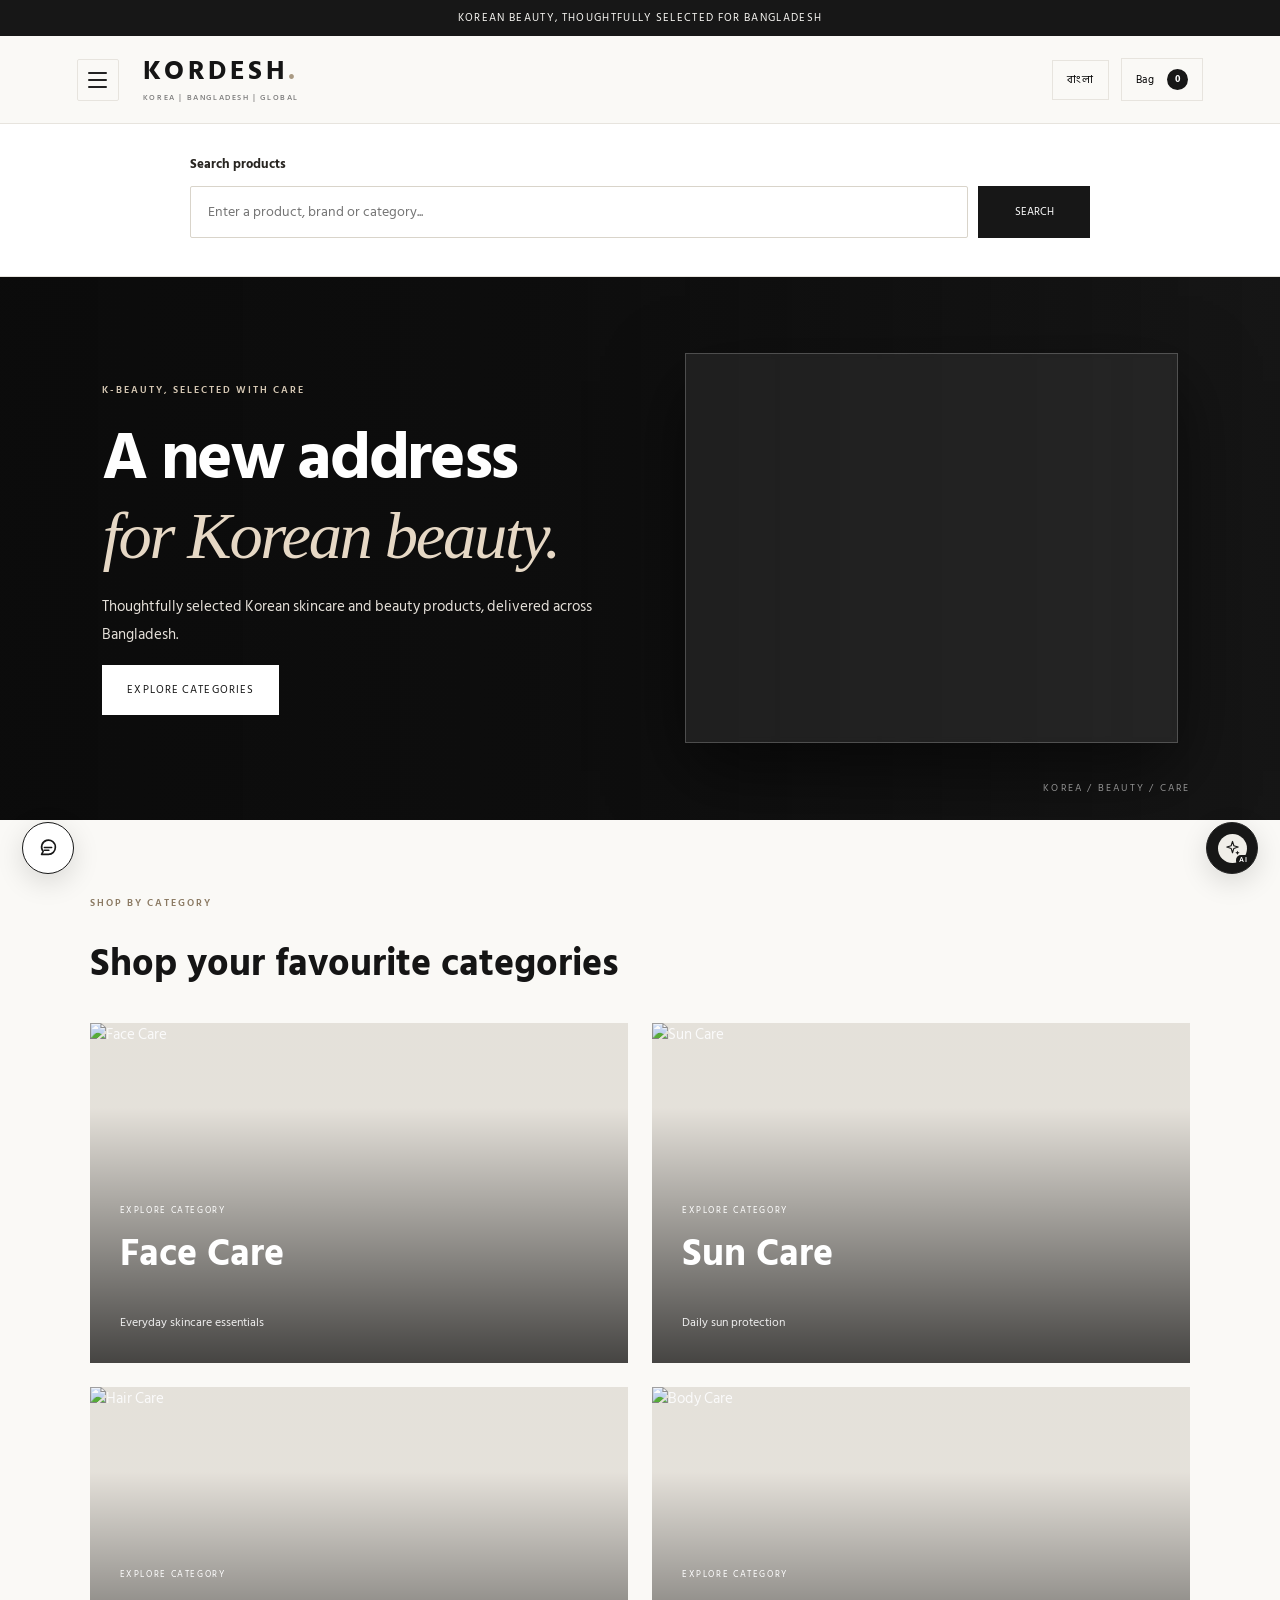
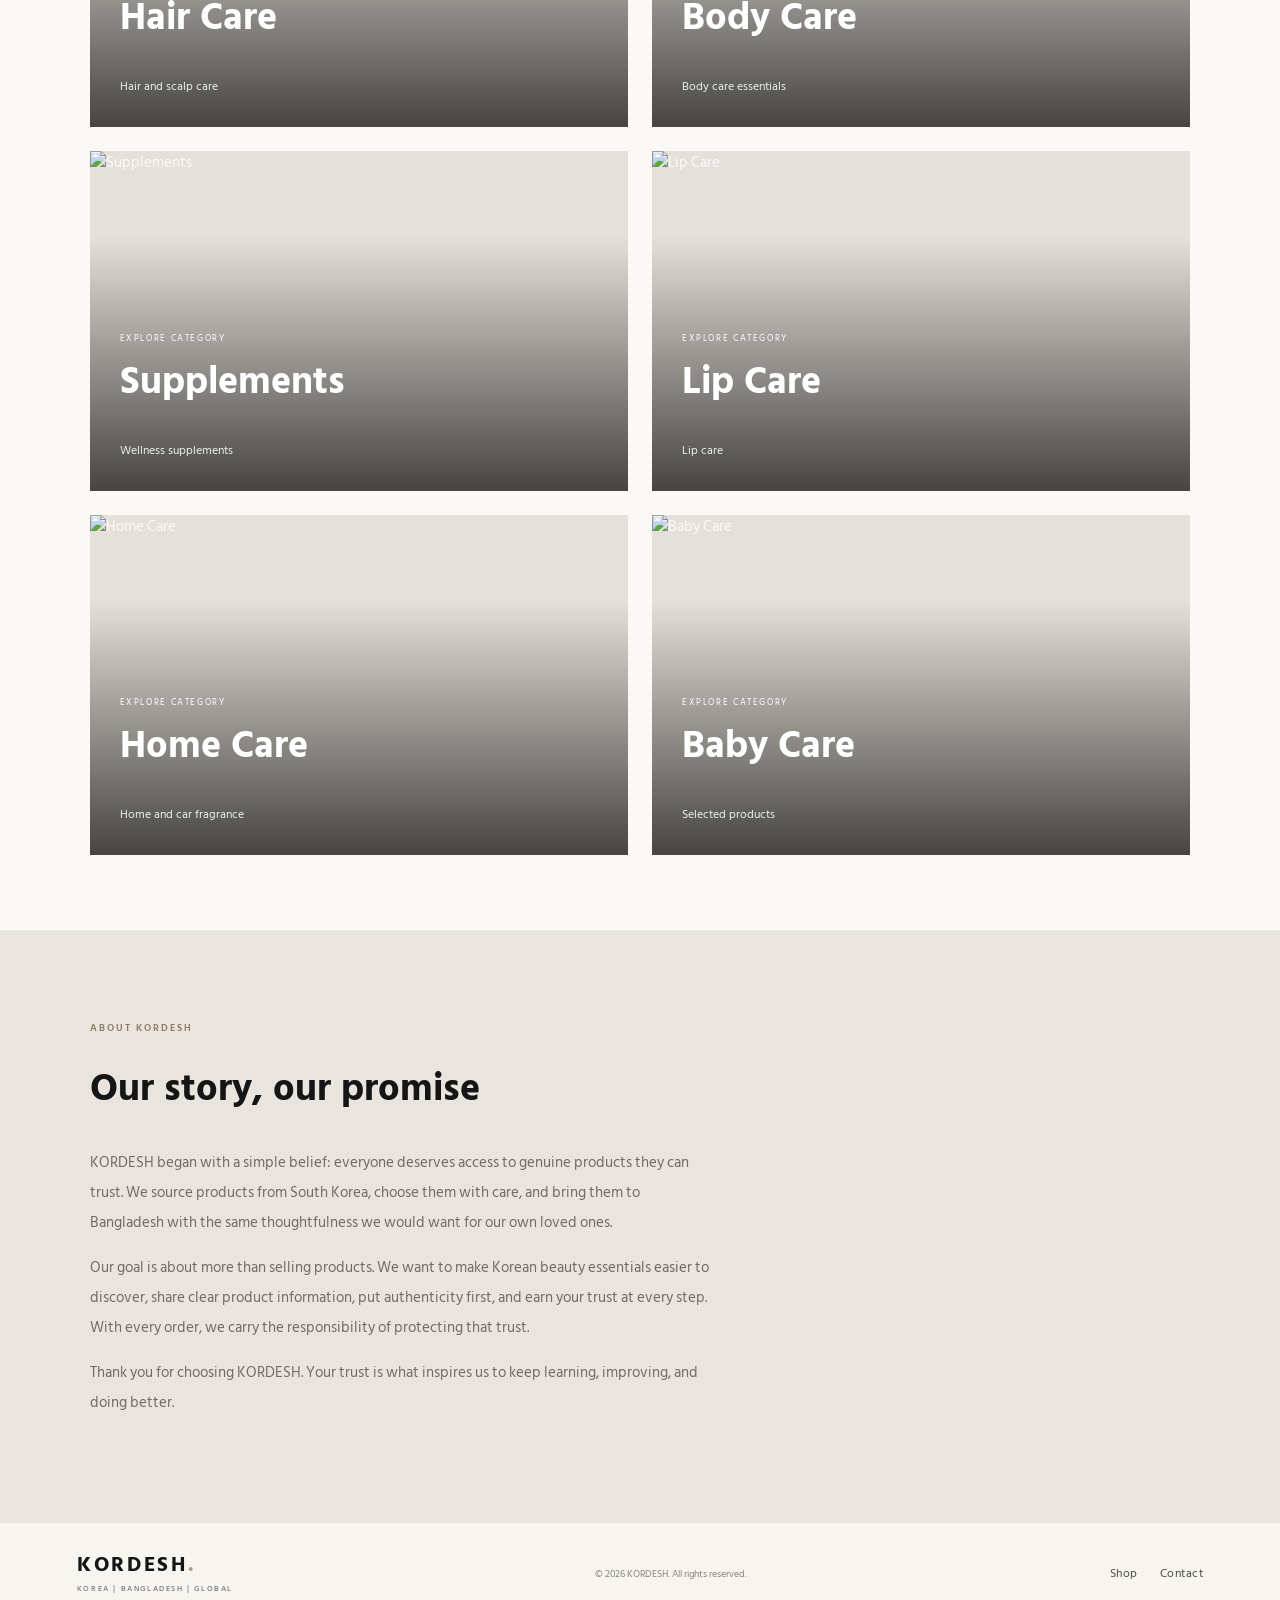
==== index.html @ 7cc0b721 "Point mobile category navigation to all categories" ====
<!doctype html>
<html lang="en">
<head>
  <meta charset="utf-8">
  <meta name="viewport" content="width=device-width, initial-scale=1">
  <meta name="theme-color" content="#171717">
  <meta name="description" content="KORDESH brings selected Korean beauty and skincare essentials to Bangladesh.">
  <meta property="og:title" content="KORDESH | Korean Beauty, Delivered">
  <meta property="og:description" content="Selected Korean skincare. Clear product information. Easy ordering across Bangladesh.">
  <title>KORDESH | Korean Beauty, Delivered</title>
  <link rel="preconnect" href="https://fonts.googleapis.com">
  <link rel="preconnect" href="https://fonts.gstatic.com" crossorigin>
  <link href="https://fonts.googleapis.com/css2?family=DM+Sans:wght@400;500;600;700&family=Hind+Siliguri:wght@400;500;600;700&display=swap" rel="stylesheet">
  <link rel="stylesheet" href="style.css?v=20261111-12">
</head>
<body>
  <div class="announcement" data-i18n="announcement">Authentic Korean Beauty, Delivered to Bangladesh</div>
  <header class="site-header">
    <div class="menu-wrap header-menu-left"><button class="menu-button" id="menuButton" type="button" aria-label="Open menu" aria-expanded="false"><span></span><span></span><span></span></button><nav class="site-menu" id="siteMenu"><a href="?">Home</a><a href="?page=category&category=skincare">Skincare</a><a href="?page=category&category=suncare">Sun Care</a><a href="?page=advisor">AI Skin Advisor</a><a href="?page=track">Track Your Order Status</a><a href="?page=about">About us</a></nav></div>
    <a class="brand" href="?" aria-label="KORDESH home">KORDESH<span>.</span><small>KOREA | BANGLADESH | GLOBAL</small></a>
    <nav class="desktop-nav" aria-label="Main menu">
      <a href="?page=category&category=skincare">Shop</a><a href="#about" data-i18n="about">About Us</a><a href="#authenticity" data-i18n="promise">Our Promise</a><a href="#contact" data-i18n="contact">Contact</a>
    </nav>
<div class="header-actions">
      <button class="language-toggle" id="languageToggle" type="button">বাংলা</button>
      <button class="cart-button" id="openCart" type="button"><span data-i18n="cart">Bag</span><b id="cartCount">0</b></button>
    </div>
  </header>

  <main>
    <section class="hero">
      <div class="hero-copy">
        <p class="eyebrow" data-i18n="heroEyebrow">K-BEAUTY, SELECTED WITH CARE</p>
        <h1 data-i18n="heroTitle">Korean Beauty,<br><em>Closer to You.</em></h1>
        <p class="hero-text" data-i18n="heroText">Discover carefully selected Korean skincare and beauty essentials, delivered to your doorstep in Bangladesh.</p>
        <a class="button button-dark" href="#products" data-i18n="explore">Explore Categories <span></span></a>
      </div>
      <div class="hero-art" aria-label="Korean beauty editorial still life">
        <div class="art-circle"></div><div class="art-label">SEOUL<br>BEAUTY<br>EDIT</div>
        <div class="bottle bottle-one"><span>K-BEAUTY</span></div><div class="bottle bottle-two"><span>SKIN<br>CARE</span></div>
        <div class="art-caption">CURATED IN KOREA<br>FOR YOUR EVERYDAY ROUTINE</div>
      </div>
      <div class="hero-bottom"><span>01 / 03</span><span data-i18n="heroBottom">Authenticity first · Easy ordering · Delivery across Bangladesh</span></div>
    </section>

    <section class="trust-strip" id="authenticity">
      <div><b>01</b><span data-i18n="trust1">Authenticity comes first</span></div><div><b>02</b><span data-i18n="trust2">Delivery across Bangladesh</span></div><div><b>03</b><span data-i18n="trust3">Easy cart and checkout</span></div>
    </section>

    <section class="home-search-section">
      <form class="home-search" id="homeProductSearchForm">
        <label for="homeProductSearch">Search products</label>
        <div><input id="homeProductSearch" type="search" placeholder="Enter a product, brand or category..." autocomplete="off"><button class="button button-dark" type="submit">Search</button></div>
      </form>
    </section>

    <section class="editorial home-about" id="about">
      <div class="editorial-image"><div class="editorial-shape"></div><span>FROM KOREA<br>WITH CARE.</span></div>
      <div class="editorial-copy"><p class="eyebrow">ABOUT KORDESH</p><h2>Our Story,<br><em>Our Promise.</em></h2>
        <p>We began with a simple belief: everyone deserves access to genuine products they can trust. আমরা দক্ষিণ কোরিয়া থেকে পণ্য সংগ্রহ করি, নিজেরা বেছে দেখি এবং বাংলাদেশের মানুষের কাছে পৌঁছে দিতে চাই এমন যত্ন নিয়ে, যেন প্রিয় কারও জন্য কিছু পাঠাচ্ছি।</p>
        <p>Our goal is about more than selling products. কোরিয়ার জনপ্রিয় ও প্রয়োজনীয় বিউটি পণ্য সম্পর্কে পরিষ্কার তথ্য দেওয়া, আসল পণ্যকে অগ্রাধিকার দেওয়া এবং কেনাকাটার প্রতিটি ধাপে বিশ্বাস তৈরি করাই আমাদের অঙ্গীকার।</p>
      </div>
    </section>

  
  </main>

  <footer><a class="brand footer-brand" href="#">KORDESH<span>.</span><small>KOREA | BANGLADESH | GLOBAL</small></a><p>© <span id="year"></span> KORDESH. <span data-i18n="rights">সর্বস্বত্ব সংরক্ষিত।</span></p><div><a href="#products" data-i18n="shop">শপ</a><a href="#contact" data-i18n="contact">যোগাযোগ</a></div></footer>


  <button class="kordesh-customer-launcher" id="kordeshCustomerCareLauncher" type="button" aria-label="Talk to Customer Care" title="Talk to Customer Care">
    <svg viewBox="0 0 24 24" aria-hidden="true"><path d="M20 11.5a7.5 7.5 0 0 1-7.5 7.5H5l1.7-3.4A7.5 7.5 0 1 1 20 11.5Z" fill="none" stroke="currentColor" stroke-width="1.8" stroke-linecap="round" stroke-linejoin="round"/><path d="M8 11.5h8M8 14.5h5" fill="none" stroke="currentColor" stroke-width="1.6" stroke-linecap="round"/></svg>
    <span>Talk to Customer Care</span>
  </button>
  <aside class="kordesh-ai-widget" id="kordeshAIWidget" aria-label="KORDESH AI assistant">
    <button class="kordesh-ai-launcher" id="kordeshAILauncher" type="button" aria-expanded="false" aria-controls="kordeshAIPanel">
      <span class="kordesh-ai-orb" aria-hidden="true"><svg viewBox="0 0 24 24"><path d="m12 2 1.9 6.1L20 10l-6.1 1.9L12 18l-1.9-6.1L4 10l6.1-1.9L12 2Z" fill="none" stroke="currentColor" stroke-width="1.6" stroke-linejoin="round"/><path d="m19 15 .9 2.1L22 18l-2.1.9L19 21l-.9-2.1L16 18l2.1-.9L19 15Z" fill="currentColor"/></svg><span>AI</span></span>
      <span class="kordesh-ai-launcher-label">KORDESH AI</span>
    </button>
    <section class="kordesh-ai-panel" id="kordeshAIPanel" hidden>
      <header><div><span class="kordesh-ai-orb">K</span><div><strong id="kordeshChatPanelTitle">KORDESH AI</strong><small id="kordeshChatPanelSubtitle">Personal Beauty Assistant</small></div></div><button type="button" id="kordeshAIClose" aria-label="Close">×</button></header>
      <div class="kordesh-ai-welcome"><span class="kordesh-ai-eyebrow">YOUR BEAUTY COMPANION</span><h3 id="kordeshAIWelcomeTitle">Hello! How can I help you?</h3><p id="kordeshAIWelcomeText">Find products, explore skincare routines or tell us about your skin needs.</p></div>
      <button type="button" class="kordesh-live-start" id="kordeshLiveChatStart">Talk to Customer Care</button><p class="kordesh-live-status" id="kordeshLiveChatStatus" aria-live="polite">Message Customer Care for direct assistance.</p><button type="button" class="kordesh-live-back" id="kordeshLiveChatBack" hidden> Back to KORDESH AI</button>
      <div class="kordesh-ai-messages" id="kordeshAIMessages" aria-live="polite"><div class="kordesh-ai-message ai" id="kordeshAIInitialMessage">I am KORDESH AI. Tell me what you need and I will help you find products from our catalogue.</div></div>
      <div class="kordesh-ai-quick"><button type="button" data-ai-prompt="Show products for oily skin">Oily skin</button><button type="button" data-ai-prompt="Show products for dry skin">Dry skin</button><button type="button" data-ai-prompt="Show sunscreen">Sunscreen</button></div>
      <form class="kordesh-ai-form" id="kordeshAIForm"><input id="kordeshAIInput" type="text" maxlength="300" placeholder="Ask your question..." autocomplete="off" aria-label="Your question"><button type="submit" aria-label="Send message"></button></form>
      <a class="kordesh-ai-start" href="?page=advisor">Complete Skin Analysis <span></span></a>
      <small class="kordesh-ai-note">Product suggestions are general information, not medical advice.</small>
    </section>
  </aside>
  <div class="cart-toast" id="cartToast" role="status">কার্টে যোগ হয়েছে</div>
  <div class="overlay" id="overlay"></div>
  <aside class="cart-drawer" id="cartDrawer" aria-label="Shopping cart" aria-hidden="true">
    <div class="drawer-head"><div><p class="eyebrow">YOUR SELECTION</p><h2 data-i18n="yourCart">আপনার কার্ট</h2></div><button class="icon-button" id="closeCart" aria-label="Close cart">×</button></div>
    <div id="cartItems" class="cart-items"></div>
    <div class="cart-summary"><div><span data-i18n="subtotal">সাবটোটাল</span><b id="cartSubtotal">৳০</b></div><small data-i18n="shippingNote">ডেলিভারি চার্জ চেকআউটে যোগ হবে।</small><button class="button button-dark full" id="checkoutButton" data-i18n="checkout">অর্ডার সম্পন্ন করুন</button></div>
  </aside>

  <section class="product-modal" id="productModal" aria-hidden="true">
    <button class="icon-button product-modal-close" id="closeProduct" aria-label="Close">×</button>
    <div id="productDetailContent"></div>
  </section>

  <section class="checkout-modal" id="checkoutModal" aria-hidden="true">
    <div class="modal-head"><div><p class="eyebrow">KORDESH / CHECKOUT</p><h2 data-i18n="checkoutTitle">অর্ডার তথ্য</h2></div><button class="icon-button" id="closeCheckout" aria-label="Close">×</button></div>
    <form id="checkoutForm">
      <label><span data-i18n="fullName">আপনার নাম</span><input name="name" required minlength="2" autocomplete="name" placeholder="Enter your name"></label>
      <label><span data-i18n="phone">মোবাইল নম্বর</span><input name="phone" required inputmode="tel" autocomplete="tel" placeholder="01XXXXXXXXX"></label>
      <label><span data-i18n="division">Division</span><select name="division" id="divisionSelect" required disabled><option value="">Select division</option></select></label><div class="form-two"><label><span data-i18n="district">জেলা</span><select name="district" id="districtSelect" required disabled><option value="">Loading address data...</option></select></label><label><span data-i18n="area">থানা / উপজেলা</span><select name="area" id="areaSelect" required disabled><option value="">Select a district first</option></select></label></div>
      <label><span data-i18n="locality">Union / Municipality</span><select name="locality" id="localitySelect" disabled><option value="">Select an upazila first</option></select></label>
      <label><span data-i18n="address">সম্পূর্ণ ঠিকানা</span><textarea name="address" required rows="2" placeholder="House, road and area details"></textarea></label>
      <label><span data-i18n="note">অর্ডার নোট (ঐচ্ছিক)</span><textarea name="note" rows="2" placeholder="Add any special instructions"></textarea></label>
      <label><span data-i18n="delivery">ডেলিভারি এলাকা</span><select name="delivery" id="deliverySelect"><option value="inside">ঢাকার ভেতরে · ৳৮০</option><option value="outside">ঢাকার বাইরে · ৳১৩০</option></select></label>
      <div class="coupon-panel"><label for="couponInput"><span data-i18n="couponCode">Coupon code</span><input id="couponInput" name="coupon" type="text" placeholder="WELCOME" autocomplete="off"></label><button class="button button-light coupon-apply" type="button" id="applyCouponButton">Apply</button><p id="couponStatus" class="coupon-status" role="status">Use WELCOME to get ৳100 off.</p></div>
      <label><span data-i18n="paymentMethod">Payment method</span><select name="payment_method" id="paymentMethodSelect" required><option value="cod">Cash on Delivery</option><option value="bkash">bKash</option><option value="nagad">Nagad</option><option value="bank_transfer">Bank Transfer</option><option value="bangla_qr">Bangla QR</option></select></label>
      <p class="payment-hint" id="paymentHint">Cash on Delivery is selected.</p>
      <div class="checkout-breakdown" id="checkoutBreakdown"></div>
      <div class="order-total"><span data-i18n="total">সর্বমোট</span><strong id="checkoutTotal">৳০</strong></div>
      
      <button class="button button-dark full" type="submit" id="placeOrderButton" data-i18n="placeOrder">অর্ডার নিশ্চিত করুন</button>
      <p id="orderStatus" class="order-status" role="status"></p>
    </form>
  </section>
  <script src="bd-locations.js"></script>
  <script src="app.js?v=20261111-12"></script>
  <script src="features.js?v=20261111-4"></script>
  <nav class="mobile-bottom-nav" id="mobileBottomNav" aria-label="Quick navigation">
    <a href="?" data-i18n="navHome"><svg viewBox="0 0 24 24" aria-hidden="true"><path d="m3 10 9-7 9 7v10a1 1 0 0 1-1 1h-5v-7H9v7H4a1 1 0 0 1-1-1z"/></svg><span>Home</span></a>
    <a href="?page=categories" data-i18n="navCategory"><svg viewBox="0 0 24 24" aria-hidden="true"><rect x="4" y="4" width="6" height="6" rx="1"/><rect x="14" y="4" width="6" height="6" rx="1"/><rect x="4" y="14" width="6" height="6" rx="1"/><rect x="14" y="14" width="6" height="6" rx="1"/></svg><span>Category</span></a>
    <a href="?page=track" data-i18n="navTrack"><svg viewBox="0 0 24 24" aria-hidden="true"><path d="M3 7h11v11H3zM14 11h4l3 3v4h-7z"/><circle cx="7.5" cy="18" r="2"/><circle cx="17.5" cy="18" r="2"/></svg><span>Track Order</span></a>
    <a href="?page=about" data-i18n="navAbout"><svg viewBox="0 0 24 24" aria-hidden="true"><circle cx="12" cy="8" r="3.5"/><path d="M5 21a7 7 0 0 1 14 0"/></svg><span>About Us</span></a>
    <a href="?page=contact" data-i18n="navContact"><svg viewBox="0 0 24 24" aria-hidden="true"><path d="M4 5h16v12H9l-5 4z"/><path d="M8 9h8M8 13h5"/></svg><span>Contact</span></a>
  </nav>
</body>
</html>
---- style.css ----
@import url('https://fonts.googleapis.com/css2?family=DM+Sans:wght@400;500;600;700&family=Hind+Siliguri:wght@400;500;600;700&display=swap');
:root{--ink:#151515;--paper:#faf9f6;--muted:#77736d;--line:#e7e4de;--white:#fff;--accent:#c9bda9;--serif:Georgia,'Times New Roman',serif}
*{box-sizing:border-box}html{scroll-behavior:smooth;scroll-padding-top:100px}body{margin:0;background:var(--paper);color:var(--ink);font-family:'DM Sans','Hind Siliguri',sans-serif;font-size:15px;line-height:1.65}a{color:inherit;text-decoration:none}button,input,textarea,select{font:inherit}button{cursor:pointer}.announcement{background:#171717;color:#f8f7f3;text-align:center;padding:9px 16px;font-size:11px;letter-spacing:.12em;text-transform:uppercase}.site-header{height:88px;padding:0 clamp(20px,6vw,96px);display:flex;align-items:center;justify-content:space-between;background:rgba(250,249,246,.96);border-bottom:1px solid var(--line);position:sticky;top:0;z-index:20;backdrop-filter:blur(14px)}.brand{font-size:27px;line-height:1;font-weight:700;letter-spacing:.13em}.brand>span{color:#a99a83}.brand small{display:block;font-size:8px;letter-spacing:.2em;font-weight:500;margin-top:9px;color:#777}.desktop-nav{display:flex;gap:clamp(18px,3vw,42px);align-items:center}.desktop-nav a,footer>div a{font-size:12px;letter-spacing:.04em;color:#4c4944;transition:color .2s}.desktop-nav a:hover,footer a:hover{color:#a08e73}.header-actions{display:flex;gap:12px;align-items:center}.language-toggle,.cart-button{border:1px solid var(--line);background:transparent;padding:10px 14px;font-size:11px;letter-spacing:.08em}.cart-button{display:flex;gap:12px;align-items:center}.cart-button b{background:#171717;color:#fff;width:21px;height:21px;border-radius:50%;display:grid;place-items:center;font-size:10px}.hero{min-height:620px;padding:80px clamp(22px,8vw,130px) 35px;display:grid;grid-template-columns:1fr 1fr;align-items:center;gap:6%;position:relative;overflow:hidden;background:#f1eee8}.hero-copy{max-width:560px;z-index:1}.eyebrow{font-size:10px;letter-spacing:.2em;text-transform:uppercase;color:#8a7962;font-weight:600;margin:0 0 20px}.hero h1{font-family:'Noto Sans Bengali',sans-serif;font-size:clamp(42px,5.2vw,76px);line-height:1.27;letter-spacing:-.055em;font-weight:600;margin:0 0 22px}.hero h1 em,.editorial-copy h2 em{font-family:var(--serif);font-weight:400;letter-spacing:-.04em}.hero-text{max-width:440px;color:#6d6962;font-size:15px;line-height:2;margin:0 0 32px}.button{display:inline-flex;justify-content:center;align-items:center;gap:30px;padding:15px 23px;border:1px solid #171717;font-size:11px;letter-spacing:.1em;text-transform:uppercase;transition:all .25s}.button span{font-size:16px}.button-dark{background:#171717;color:white}.button-dark:hover{background:#51483d;border-color:#51483d;transform:translateY(-2px)}.button-light{background:#fff;color:#171717;border-color:#fff}.button-light:hover{background:#e9e3d9}.hero-art{height:450px;position:relative;background:#d9d2c7 url('https://images.unsplash.com/photo-1608248543803-ba4f8c70ae0b?auto=format&fit=crop&w=1200&q=85') center 46%/cover no-repeat;overflow:hidden}.hero-art:after{content:"";position:absolute;inset:0;background:linear-gradient(135deg,rgba(23,23,23,.08),transparent 60%,rgba(23,23,23,.25))}.art-circle,.bottle,.art-label{display:none}.art-caption{position:absolute;bottom:20px;left:22px;color:white;font-size:9px;letter-spacing:.17em;line-height:1.8;z-index:1}.hero-bottom{grid-column:1/-1;display:flex;justify-content:space-between;border-top:1px solid #d6d0c6;padding-top:17px;margin-top:25px;font-size:10px;letter-spacing:.08em;color:#777}.trust-strip{padding:24px clamp(22px,8vw,130px);display:grid;grid-template-columns:repeat(3,1fr);border-bottom:1px solid var(--line);background:#fff}.trust-strip>div{display:flex;align-items:center;justify-content:center;gap:15px;border-right:1px solid var(--line);font-size:12px}.trust-strip>div:last-child{border:0}.trust-strip b{font-family:var(--serif);font-size:18px;font-weight:400;color:#a18e72}.products-section{padding:105px clamp(20px,7vw,110px) 110px;background:#faf9f6}.section-heading{display:flex;justify-content:space-between;align-items:end;gap:30px;margin-bottom:35px}.section-heading h2,.editorial-copy h2{font-family:'Noto Sans Bengali',sans-serif;font-size:clamp(27px,3vw,42px);line-height:1.35;letter-spacing:-.04em;font-weight:600;margin:0}.section-heading>p{max-width:340px;color:var(--muted);font-size:12px;line-height:1.9;margin:0}.filter-row{display:flex;align-items:center;gap:9px;border-bottom:1px solid var(--line);padding-bottom:18px;margin-bottom:28px;flex-wrap:wrap}.filter{background:transparent;border:1px solid var(--line);padding:9px 17px;font-size:11px;color:#69645d}.filter.active,.filter:hover{background:#171717;border-color:#171717;color:#fff}.sample-note{margin-left:auto;color:#9a958d;font-size:10px}.product-grid{display:grid;grid-template-columns:repeat(3,minmax(0,1fr));gap:38px 22px}.product-card{min-width:0;cursor:pointer;background:transparent;transition:transform .25s}.product-card:hover{transform:translateY(-5px)}.product-visual{height:clamp(230px,29vw,390px);position:relative;background:#f0eee9;overflow:hidden}.product-visual img{width:100%;height:100%;object-fit:contain;mix-blend-mode:multiply;padding:22px;transition:transform .5s}.product-card:hover .product-visual img{transform:scale(1.045)}.product-tag{position:absolute;top:14px;left:14px;z-index:1;background:#fff;padding:7px 10px;font-size:8px;letter-spacing:.14em;color:#6d6253}.product-info{padding:17px 2px 0}.product-category{font-size:9px;letter-spacing:.14em;color:#9b8b75}.product-info h3{font-size:15px;font-weight:600;margin:8px 0 7px;line-height:1.5}.product-info>p{font-size:11px;line-height:1.8;color:#817c74;margin:0 0 15px;display:-webkit-box;-webkit-line-clamp:2;-webkit-box-orient:vertical;overflow:hidden}.product-bottom{display:flex;justify-content:space-between;align-items:center;gap:10px}.product-price{font-size:15px;font-weight:600}.add-button{border:1px solid #171717;background:transparent;padding:9px 12px;font-size:10px;letter-spacing:.04em}.add-button:hover{background:#171717;color:white}.details-link{border:0;background:transparent;padding:12px 0 0;color:#83745f;font-size:10px;letter-spacing:.06em}.editorial{display:grid;grid-template-columns:1fr 1fr;min-height:510px;background:#e9e5de}.editorial-image{position:relative;min-height:420px;overflow:hidden;background:#d6cec2 url('https://images.unsplash.com/photo-1611930022073-b7a4ba5fcccd?auto=format&fit=crop&w=1200&q=85') center/cover no-repeat}.editorial-image:after{content:"";position:absolute;inset:0;background:rgba(34,31,27,.08)}.editorial-image>span{position:absolute;bottom:30px;left:35px;color:#fff;font-family:var(--serif);font-size:30px;line-height:1.1;letter-spacing:.05em;z-index:1}.editorial-shape{display:none}.editorial-copy{padding:85px clamp(35px,8vw,120px);align-self:center}.editorial-copy h2{font-size:clamp(30px,3.5vw,48px);margin-bottom:22px}.editorial-copy>p:not(.eyebrow){font-size:13px;line-height:2;color:#716b63;max-width:420px;margin:0 0 25px}.text-link{font-size:11px;letter-spacing:.1em;border-bottom:1px solid #9e927f;padding-bottom:7px}.newsletter{padding:85px 20px;text-align:center;background:#191919;color:#fff}.newsletter .eyebrow{color:#b9a98f}.newsletter h2{font-family:'Noto Sans Bengali',sans-serif;font-size:clamp(28px,4vw,46px);line-height:1.45;margin:0 0 15px}.newsletter>p:not(.eyebrow){font-size:12px;color:#bdb8af;margin:0 0 25px}footer{padding:32px clamp(20px,6vw,96px);display:flex;justify-content:space-between;align-items:center;gap:20px;background:#f7f5f0}footer .brand{font-size:21px}footer p{font-size:10px;color:#89847c}footer>div{display:flex;gap:22px}.overlay{position:fixed;inset:0;background:rgba(0,0,0,.45);z-index:40;opacity:0;visibility:hidden;transition:.25s}.overlay.show{opacity:1;visibility:visible}.cart-drawer{position:fixed;z-index:50;right:0;top:0;height:100dvh;width:min(460px,100%);background:#faf9f6;transform:translateX(105%);transition:transform .3s;padding:28px;display:flex;flex-direction:column}.cart-drawer.open{transform:translateX(0)}.drawer-head,.modal-head{display:flex;justify-content:space-between;align-items:center;border-bottom:1px solid var(--line);padding-bottom:18px}.drawer-head h2,.modal-head h2{font-size:24px;margin:0}.icon-button{border:1px solid var(--line);background:transparent;width:38px;height:38px;font-size:24px;line-height:1}.cart-items{overflow:auto;flex:1;padding:20px 0}.cart-line{display:grid;grid-template-columns:76px 1fr auto;gap:13px;align-items:center;padding:13px 0;border-bottom:1px solid var(--line)}.cart-thumb{width:76px;height:82px;object-fit:contain;background:#efede8}.cart-line h4{font-size:12px;margin:0 0 5px}.cart-line small{font-size:11px;color:#777}.qty-controls{display:flex;align-items:center;gap:12px;margin-top:8px}.qty-controls button{width:25px;height:25px;background:white;border:1px solid var(--line)}.remove-item{border:0;background:transparent;font-size:10px;color:#8d8171}.cart-summary{border-top:1px solid var(--line);padding-top:18px}.cart-summary>div,.order-total{display:flex;justify-content:space-between;align-items:center;margin-bottom:12px}.cart-summary small,.form-hint{font-size:10px;color:#89847c}.full{width:100%;margin-top:15px}.empty-cart{color:#888;font-size:13px;text-align:center;padding:45px 0}.product-modal,.checkout-modal{position:fixed;z-index:55;top:50%;left:50%;transform:translate(-50%,-46%) scale(.98);width:min(940px,calc(100% - 28px));max-height:90dvh;overflow:auto;background:#faf9f6;padding:35px;opacity:0;visibility:hidden;transition:.25s}.product-modal.open,.checkout-modal.open{opacity:1;visibility:visible;transform:translate(-50%,-50%) scale(1)}.product-modal-close{position:sticky;float:right;top:0;z-index:2}.product-detail-grid{display:grid;grid-template-columns:1fr 1fr;gap:40px;clear:both}.detail-image-wrap{background:#efede8;min-height:430px;display:grid;place-items:center}.detail-image{width:100%;height:430px;object-fit:contain;padding:28px;mix-blend-mode:multiply}.detail-copy{padding:15px 0}.detail-copy h2{font-size:clamp(22px,3vw,34px);line-height:1.4;margin:0 0 10px}.detail-price{font-size:20px;display:block;margin-bottom:22px}.detail-copy h3{font-size:11px;letter-spacing:.1em;text-transform:uppercase;margin:18px 0 5px}.detail-copy p:not(.eyebrow){font-size:12px;line-height:1.9;color:#777}.detail-actions{display:flex;gap:10px;margin-top:25px}.detail-actions .button{flex:1;padding:13px 10px;gap:8px}.checkout-modal{width:min(620px,calc(100% - 24px));padding:30px}.checkout-modal form{padding-top:20px}.checkout-modal label{display:block;margin:0 0 14px;font-size:11px;color:#5f5a53}.checkout-modal input,.checkout-modal textarea,.checkout-modal select{display:block;width:100%;margin-top:6px;padding:12px;border:1px solid #dedad2;background:white;outline:none;font-size:12px;color:#222}.checkout-modal input:focus,.checkout-modal textarea:focus,.checkout-modal select:focus{border-color:#8e7e68}.form-two{display:grid;grid-template-columns:1fr 1fr;gap:12px}.order-total{border-top:1px solid var(--line);padding-top:17px;margin-top:12px}.order-total strong{font-size:21px}.order-status{font-size:11px;line-height:1.7;color:#4e7059}.order-status.error{color:#a33}.checkout-modal button:disabled{opacity:.55;cursor:wait}
@media(max-width:800px){.site-header{height:74px;padding:0 18px}.brand{font-size:22px}.desktop-nav{display:none}.hero{padding:55px 22px 25px;grid-template-columns:1fr;gap:28px}.hero h1{font-size:clamp(40px,10vw,60px)}.hero-art{height:360px}.hero-bottom{font-size:9px;gap:12px}.trust-strip{padding:18px 12px}.trust-strip>div{gap:8px;font-size:10px;text-align:center}.trust-strip b{font-size:15px}.products-section{padding:70px 18px}.section-heading{display:block}.section-heading>p{margin-top:12px}.product-grid{grid-template-columns:repeat(2,minmax(0,1fr));gap:28px 13px}.product-visual{height:clamp(190px,55vw,310px)}.product-info h3{font-size:13px}.product-info>p{font-size:10px}.add-button{padding:8px;font-size:9px}.editorial{grid-template-columns:1fr}.editorial-image{min-height:320px}.editorial-copy{padding:55px 25px}.newsletter{padding:65px 20px}footer{flex-wrap:wrap}footer p{order:3;width:100%;margin:0}.product-modal,.checkout-modal{padding:22px 17px}.product-detail-grid{grid-template-columns:1fr;gap:18px}.detail-image-wrap{min-height:270px}.detail-image{height:270px}.detail-copy{padding:0}.detail-actions{flex-direction:column}.form-two{grid-template-columns:1fr;gap:0}}
@media(max-width:390px){.product-grid{grid-template-columns:1fr}.product-visual{height:330px}.sample-note{width:100%;margin:4px 0 0}.header-actions{gap:6px}.language-toggle,.cart-button{padding:8px 10px}}

/* Multi-page storefront */
.category-home,.catalog-page,.product-page{min-height:72vh;padding:76px clamp(20px,7vw,110px) 100px;background:#faf9f6}
.category-home h1,.catalog-page h1,.product-page h1{font-family:'Noto Sans Bengali',sans-serif;font-size:clamp(36px,5vw,64px);line-height:1.3;margin:0 0 14px;letter-spacing:-.04em}
.category-home h1 em{font-family:Georgia,serif;font-weight:400}
.category-intro{color:#77736d;font-size:14px;margin:0 0 38px}
.category-grid{display:grid;grid-template-columns:repeat(2,minmax(0,1fr));gap:24px;margin-top:40px}
.category-card{position:relative;min-height:390px;overflow:hidden;background:#e9e5de;display:flex;align-items:end;color:#fff}
.category-card:after{content:"";position:absolute;inset:0;background:linear-gradient(0deg,rgba(0,0,0,.7),rgba(0,0,0,.02) 75%)}
.category-card img{position:absolute;width:100%;height:100%;object-fit:cover;transition:transform .6s}
.category-card:hover img{transform:scale(1.04)}
.category-card>div{position:relative;z-index:1;padding:30px}
.category-card span{font-size:9px;letter-spacing:.18em}
.category-card h2{font-size:32px;margin:8px 0}
.category-card p{font-size:12px;color:#eee;margin:0}
.catalog-page .product-grid{margin-top:34px}
.back-link{display:inline-block;font-size:12px;color:#82745f;margin-bottom:30px}
.product-page .product-detail-grid{margin-top:12px}
.product-page .detail-image-wrap{min-height:540px}
.product-page .detail-image{height:540px}
.product-page .detail-copy h1{font-size:clamp(25px,3vw,38px);margin-bottom:10px}
.page-loading:before{content:"KORDESH";position:fixed;inset:0;z-index:1000;background:#171717;color:#fff;display:grid;place-items:center;font-size:16px;letter-spacing:.35em;animation:fadeout .45s forwards}
@keyframes fadeout{0%{opacity:1}70%{opacity:1}100%{opacity:0;visibility:hidden;pointer-events:none}}
@media(max-width:800px){.category-home,.catalog-page,.product-page{padding:52px 18px 70px}.category-grid{grid-template-columns:1fr;gap:16px}.category-card{min-height:300px}.product-page .detail-image-wrap{min-height:300px}.product-page .detail-image{height:300px}}


/* KORDESH storefront refresh */
body{font-family:'Hind Siliguri','DM Sans',sans-serif}
h1,h2,h3,p,button,input,textarea,select,label,a{font-family:inherit}
.hero h1,.section-heading h2,.editorial-copy h2,.newsletter h2,.category-home h1,.catalog-page h1,.product-page h1{font-family:'Hind Siliguri','DM Sans',sans-serif}
.menu-wrap{position:relative;flex:0 0 auto}.header-menu-left .site-menu{left:0;right:auto}.site-header>.brand{margin-right:auto}.menu-button{display:flex;flex-direction:column;align-items:center;justify-content:center;gap:5px;border-radius:2px}.menu-button span{display:block;width:17px;height:1.5px;background:#222;transition:transform .2s}
.menu-button{width:42px;height:42px;border:1px solid var(--line);background:transparent;font-size:25px;line-height:1;color:#222}
.site-menu{position:absolute;right:0;top:50px;width:210px;padding:9px;background:#fff;border:1px solid var(--line);box-shadow:0 14px 35px #00000016;display:none;z-index:80}
.site-menu.open{display:grid}
.site-menu a{padding:12px 13px;font-size:13px;border-bottom:1px solid #f0eee9}
.site-menu a:last-child{border:0}
.home-hero{min-height:510px;padding:70px clamp(22px,8vw,130px);display:grid;grid-template-columns:1fr 1fr;gap:6%;align-items:center;background:#f1eee8}
.home-hero h1{font-size:clamp(38px,5vw,68px);line-height:1.3;margin:0 0 15px}
.home-hero h1 em{font-family:'Hind Siliguri',sans-serif;font-style:normal;font-weight:500}
.home-hero p:not(.eyebrow){color:#716b63;line-height:1.9;max-width:470px}
.home-hero-image{height:380px;background:#ded8ce url('https://images.unsplash.com/photo-1608248543803-ba4f8c70ae0b?auto=format&fit=crop&w=1200&q=85') center/cover}
.home-categories,.home-products,.home-about{padding:75px clamp(20px,7vw,110px)}
.home-categories h2,.home-products h2,.home-about h2{font-size:clamp(27px,3vw,40px);margin:0 0 28px}
.home-categories .category-grid{margin-top:25px}
.home-categories .category-card{min-height:340px}
.home-products{background:#fff}
.home-products .product-grid{margin-top:25px}
.home-about{background:#e9e5de}
.home-about p:not(.eyebrow){max-width:620px;color:#716b63;line-height:2}
.catalog-page{min-height:70vh}
.catalog-controls{display:flex;align-items:center;justify-content:space-between;gap:20px;flex-wrap:wrap;margin-top:24px}
.catalog-controls .filter-row{margin:0;flex:1}
.sort-control{display:flex;align-items:center;gap:10px;font-size:12px;color:#716b63}
.sort-control select{padding:10px 13px;border:1px solid var(--line);background:#fff;color:#222;min-width:145px}
.cart-toast{position:fixed;left:50%;bottom:28px;transform:translate(-50%,20px);z-index:100;background:#171717;color:#fff;padding:13px 24px;font-size:13px;box-shadow:0 8px 28px #0002;opacity:0;visibility:hidden;transition:.2s;pointer-events:none;white-space:nowrap}
.cart-toast.show{opacity:1;visibility:visible;transform:translate(-50%,0)}
.success-page{min-height:70vh;display:flex;flex-direction:column;align-items:center;justify-content:center;text-align:center;padding:70px 20px}
.success-mark{width:66px;height:66px;border-radius:50%;display:grid;place-items:center;background:#e8eee8;color:#376443;font-size:32px;margin-bottom:25px}
.success-page h1{font-size:clamp(28px,4vw,44px);margin:0 0 10px}
.success-page>p:not(.eyebrow){color:#777;margin:0 0 25px}
.success-number{background:#f0eee9;padding:18px 35px;margin:0 0 28px;display:grid;gap:4px;min-width:230px}
.success-number span{font-size:11px;color:#777}
.success-number strong{font-size:23px;letter-spacing:.08em}
@media(max-width:800px){
 .home-hero{padding:45px 20px 28px;grid-template-columns:1fr;gap:22px}
 .home-hero h1{font-size:clamp(34px,9vw,48px)}
 .home-hero-image{height:260px}
 .home-categories,.home-products,.home-about{padding:52px 18px}
 .home-categories .category-grid{grid-template-columns:repeat(2,minmax(0,1fr));gap:10px}
 .home-categories .category-card{min-height:250px}
 .home-categories .category-card>div{padding:15px}
 .home-categories .category-card h2{font-size:21px}
 .catalog-controls{align-items:stretch}
 .catalog-controls .filter-row{width:100%;flex-wrap:wrap}
 .sort-control{justify-content:flex-end}
 .header-actions{gap:7px}
 .menu-button{width:37px;height:37px}
}

em{font-family:'Hind Siliguri','DM Sans',sans-serif;font-style:normal}

/* KORDESH Skin Advisor */
.advisor-page{min-height:72vh;padding:65px clamp(20px,7vw,110px) 90px;background:#faf9f6}.advisor-page h1{font-size:clamp(36px,5vw,58px);margin:0 0 10px}.advisor-form{max-width:650px;display:grid;grid-template-columns:1fr 1fr;gap:18px;margin:35px 0;padding:28px;background:#f0eee9}.advisor-form label{display:grid;gap:8px;font-size:13px}.advisor-form select{padding:13px;border:1px solid #dedad2;background:#fff}.advisor-form button{grid-column:1/-1}.advisor-result{margin-top:35px}.advisor-result:empty{display:none}.advisor-result h2{font-size:28px}.advisor-products{display:grid;grid-template-columns:repeat(2,minmax(0,1fr));gap:18px;margin:20px 0 35px}.advisor-products article{display:grid;grid-template-columns:120px 1fr;gap:16px;padding:15px;background:#fff;border:1px solid var(--line)}.advisor-products img{width:120px;height:140px;object-fit:contain;background:#f0eee9}.advisor-products h3{font-size:16px;margin:5px 0}.advisor-products p{font-size:12px;color:#777}.advisor-products a{font-size:12px;text-decoration:underline}.advisor-result ol{line-height:2.1}.advisor-disclaimer{font-size:12px;color:#777;line-height:1.9;margin-top:24px}@media(max-width:700px){.advisor-form{grid-template-columns:1fr;padding:20px}.advisor-form button{grid-column:auto}.advisor-products{grid-template-columns:1fr}.advisor-products article{grid-template-columns:95px 1fr}.advisor-products img{width:95px;height:120px}}

/* KORDESH catalogue search, filters and detail refinements */
.catalog-tools{display:grid;gap:14px;margin:26px 0 24px}
.search-control{display:grid;gap:7px;max-width:100%;font-size:12px;color:#625e57}
.search-control input,.category-control select{width:100%;min-height:48px;padding:12px 15px;border:1px solid var(--line);background:#fff;color:var(--ink);outline:none}
.search-control input:focus,.category-control select:focus,.sort-control select:focus{border-color:#8d806c;box-shadow:0 0 0 3px rgba(169,154,131,.13)}
.catalog-tools .catalog-controls{display:flex;align-items:center;justify-content:flex-end;gap:14px;flex-wrap:wrap;margin:0}
.category-control{display:flex;align-items:center;gap:10px;font-size:12px;color:#625e57}
.category-control select{min-width:170px}
.product-count{font-size:12px;color:var(--muted);margin:0}
.product-english-name{font-size:14px;color:var(--muted);margin:4px 0 12px}
.detail-tag{display:inline-block;margin:12px 0;padding:5px 10px;background:#f0eee9;color:#625e57}
.product-page .detail-copy h3{margin-top:24px}
.product-page .detail-copy>p{line-height:1.9}
@media(max-width:700px){
 .catalog-tools .catalog-controls{display:grid;grid-template-columns:1fr 1fr;width:100%;gap:8px}
 .category-control{display:grid;gap:6px}
 .category-control select{min-width:0}
 .sort-control{display:grid;gap:6px;justify-content:stretch}
 .sort-control select{width:100%}
}

/* Final Phase 1 mobile polish */
@media(max-width:800px){
 .product-page .detail-image-wrap{min-height:280px}
 .product-page .detail-image{height:280px}
 .product-page .detail-copy{min-width:0}
 .product-page .detail-copy h1,.product-page .product-english-name{overflow-wrap:anywhere}
 .product-page .detail-actions{display:grid;grid-template-columns:1fr;gap:10px}
 .catalog-tools .search-control input{font-size:16px}
 .catalog-page .product-grid,.home-products .product-grid{gap:24px 12px}
}
@media(max-width:390px){
 .catalog-tools .catalog-controls{grid-template-columns:1fr}
 .home-categories .category-grid{grid-template-columns:1fr}
 .home-categories .category-card{min-height:230px}
 .product-info h3{overflow-wrap:anywhere}
}


/* Division-first Bangladesh checkout address */
#divisionSelect{margin-bottom:14px}


/* Coupon and payment checkout options */
.coupon-panel{display:grid;grid-template-columns:minmax(0,1fr) auto;gap:8px;align-items:end;padding:14px;border:1px solid var(--line,#e5e2dc);border-radius:12px;margin:14px 0}
.coupon-panel label{margin:0}.coupon-apply{min-height:46px;padding:0 18px}.coupon-status{grid-column:1/-1;margin:0;font-size:13px;color:var(--muted)}.coupon-status.success{color:#187447}.coupon-status.error{color:#b42318}
.payment-hint{margin:-4px 0 14px;padding:11px 13px;background:#f6f5f2;border-radius:8px;font-size:13px;line-height:1.6;color:#5f5b54}
.checkout-breakdown{display:grid;gap:7px;margin:14px 0 8px;font-size:14px}.checkout-breakdown>div{display:flex;justify-content:space-between;gap:12px}.checkout-breakdown .discount-line{color:#187447}

/* Customer order tracking */
.tracking-page{width:min(820px,calc(100% - 40px));margin:0 auto;padding:54px 0 90px;min-height:55vh}
.tracking-page h1{font-size:clamp(34px,6vw,54px);letter-spacing:-.04em;margin:10px 0}
.tracking-form{margin:30px 0 26px;padding:22px;border:1px solid var(--line,#e5e2dc);border-radius:14px;background:#fff}
.tracking-form>label{display:block;font-weight:600;margin-bottom:9px}
.tracking-search-row{display:grid;grid-template-columns:minmax(0,1fr) auto;gap:10px}
.tracking-search-row input{min-width:0;width:100%;min-height:48px;padding:12px 14px;border:1px solid #d8d5ce;border-radius:8px;font:inherit}
.tracking-search-row button{white-space:nowrap}.tracking-help{font-size:12px;color:#777;margin:10px 0 0}
.tracking-card,.tracking-empty{border:1px solid var(--line,#e5e2dc);border-radius:14px;padding:24px;background:#fff}
.tracking-card-head{display:flex;justify-content:space-between;align-items:center;gap:12px;flex-wrap:wrap}
.tracking-label,.tracking-foot span{font-size:11px;letter-spacing:.12em;color:#777;font-weight:700}
.tracking-badge{font-size:13px;padding:8px 12px;background:#f1f0ec;border-radius:30px;font-weight:700}
.tracking-badge.cancelled{background:#f9e9e7;color:#9b2c24}
.tracking-card h2{font-size:22px;margin:16px 0 8px;letter-spacing:.04em}
.tracking-current-description{color:#555;line-height:1.7;margin-bottom:24px}
.tracking-timeline{display:grid;gap:0}
.tracking-step{display:grid;grid-template-columns:34px minmax(0,1fr);gap:13px;position:relative;padding-bottom:23px}
.tracking-step:not(:last-child):before{content:"";position:absolute;left:15px;top:31px;bottom:0;width:2px;background:#e6e4df}
.tracking-step.complete:not(:last-child):before{background:#242424}
.tracking-step-marker{width:32px;height:32px;border:1px solid #d8d5ce;border-radius:50%;display:grid;place-items:center;font-size:11px;color:#777;background:#fff;z-index:1}
.tracking-step.complete .tracking-step-marker,.tracking-step.active .tracking-step-marker{background:#191919;border-color:#191919;color:#fff}
.tracking-step strong{display:block;font-size:15px;padding-top:5px}
.tracking-step p{font-size:12px;line-height:1.6;color:#777;margin:5px 0 0}
.tracking-step:not(.complete):not(.active){opacity:.52}
.tracking-foot{display:flex;justify-content:space-between;gap:12px;border-top:1px solid #eceae5;padding-top:17px;margin-top:3px;font-size:13px}
.tracking-foot strong{font-weight:600}.tracking-auto-update{font-size:11px;color:#888;margin:16px 0 0}
.tracking-empty{text-align:center;color:#555;line-height:1.7}.tracking-empty strong{color:#222;font-size:17px}
@media(max-width:560px){.tracking-page{width:calc(100% - 28px);padding-top:32px}.tracking-form,.tracking-card,.tracking-empty{padding:17px}.tracking-search-row{grid-template-columns:1fr}.tracking-search-row button{width:100%}.tracking-foot{align-items:flex-start;flex-direction:column}}

/* Printable KORDESH order receipt */
.order-receipt{max-width:760px;margin:30px auto 18px;padding:30px;background:#fff;border:1px solid #e5e2dc;text-align:left;color:#171717}
.receipt-header{display:flex;justify-content:space-between;gap:16px;align-items:flex-start;padding-bottom:20px;border-bottom:2px solid #171717}
.receipt-header h2{font-size:23px;letter-spacing:.04em;margin:5px 0}.receipt-header>strong{font-size:11px;letter-spacing:.13em}
.receipt-meta{display:grid;grid-template-columns:1fr 1fr;gap:15px 22px;padding:22px 0}
.receipt-meta div{display:grid;gap:5px;min-width:0}.receipt-meta span,.receipt-table th{font-size:11px;color:#777;text-transform:uppercase;letter-spacing:.06em}.receipt-meta b{font-size:13px;overflow-wrap:anywhere}
.receipt-table-wrap{overflow-x:auto}.receipt-table{width:100%;border-collapse:collapse;font-size:12px}.receipt-table th,.receipt-table td{padding:12px 8px;border-bottom:1px solid #e9e7e2;text-align:left}.receipt-table th:not(:first-child),.receipt-table td:not(:first-child){text-align:right;white-space:nowrap}
.receipt-totals{max-width:300px;margin:18px 0 18px auto}.receipt-totals p{display:flex;justify-content:space-between;gap:16px;font-size:13px;margin:9px 0}.receipt-grand-total{border-top:1px solid #171717;padding-top:12px;font-size:17px!important;font-weight:700}
.receipt-footer{text-align:center;border-top:1px solid #e9e7e2;padding-top:18px;font-size:12px;line-height:1.8;color:#777}.receipt-actions{display:flex;justify-content:center;gap:10px;flex-wrap:wrap;margin:18px auto 24px}.receipt-unavailable{padding:20px;color:#777}
@media(max-width:560px){.order-receipt{padding:18px 12px;margin:22px auto}.receipt-header h2{font-size:17px}.receipt-meta{gap:12px}.receipt-table{font-size:11px}.receipt-table th,.receipt-table td{padding:10px 5px}}
@media print{body *{visibility:hidden!important}.order-receipt,.order-receipt *{visibility:visible!important}.order-receipt{position:absolute;left:0;top:0;width:100%;max-width:none;margin:0;padding:18mm;border:0;box-shadow:none}.receipt-actions,.success-mark,.success-page>h1,.success-page>p,.success-number,.success-page>.back-link{display:none!important}@page{size:A4;margin:12mm}}

/* Left navigation and floating KORDESH AI assistant */
.site-header{display:flex;align-items:center;gap:24px}
.header-menu-left{order:-1;position:relative;flex:0 0 auto}
.site-header>.brand{order:0}
.site-header>.header-actions{margin-left:auto}
.menu-button{display:flex;flex-direction:column;justify-content:center;align-items:center;gap:5px;font-size:0}
.menu-button span{display:block;width:19px;height:2px;background:currentColor;border-radius:2px}
.header-menu-left .site-menu{left:0;right:auto}
.kordesh-ai-widget{position:fixed;right:22px;bottom:26px;z-index:1005;font-family:'DM Sans','Hind Siliguri',sans-serif}
.kordesh-ai-launcher{display:flex;align-items:center;gap:10px;padding:10px 17px 10px 10px;border:1px solid #252525;border-radius:999px;background:#171717;color:#fff;box-shadow:0 8px 28px #0002;font-size:12px;font-weight:700;letter-spacing:.07em;cursor:pointer}
.kordesh-ai-orb{width:34px;height:34px;display:grid;place-items:center;border-radius:50%;background:#f0eee9;color:#171717;font-family:Georgia,serif;font-size:20px;font-weight:700}
.kordesh-ai-dot{width:7px;height:7px;border-radius:50%;background:#9ac7a4}
.kordesh-ai-panel{position:absolute;right:0;bottom:62px;width:min(350px,calc(100vw - 32px));padding:0;background:#fff;border:1px solid #e5e2dc;border-radius:17px;box-shadow:0 18px 55px #0002;overflow:hidden;color:#171717}
.kordesh-ai-panel[hidden]{display:none}
.kordesh-ai-panel>header{display:flex;align-items:center;justify-content:space-between;padding:15px 17px;background:#171717;color:#fff}
.kordesh-ai-panel>header>div{display:flex;align-items:center;gap:10px}
.kordesh-ai-panel>header .kordesh-ai-orb{width:36px;height:36px}
.kordesh-ai-panel>header strong,.kordesh-ai-panel>header small{display:block}
.kordesh-ai-panel>header strong{font-size:12px;letter-spacing:.08em}
.kordesh-ai-panel>header small{font-size:10px;color:#c7c4bd;margin-top:3px}
.kordesh-ai-panel>header button{border:0;background:transparent;color:#fff;font-size:25px;cursor:pointer}
.kordesh-ai-welcome{padding:23px 21px 15px}
.kordesh-ai-eyebrow{font-size:9px;letter-spacing:.15em;color:#8b806f;font-weight:700}
.kordesh-ai-welcome h3{font-size:21px;line-height:1.35;margin:10px 0}
.kordesh-ai-welcome p{font-size:13px;line-height:1.8;color:#666;margin:0}
.kordesh-ai-start{display:flex;justify-content:space-between;align-items:center;margin:0 21px;padding:14px 16px;background:#171717;color:#fff;text-decoration:none;font-size:12px;font-weight:600}
.kordesh-ai-note{display:block;padding:13px 21px 17px;color:#888;font-size:10px}
.kordesh-ai-messages{height:190px;overflow:auto;padding:2px 17px 12px;background:#fbfaf8;display:flex;flex-direction:column;gap:9px}
.kordesh-ai-message{max-width:88%;padding:10px 12px;border-radius:12px;font-size:12px;line-height:1.7;white-space:pre-line}
.kordesh-ai-message.ai{align-self:flex-start;background:#efede8;color:#282521;border-bottom-left-radius:3px}
.kordesh-ai-message.user{align-self:flex-end;background:#171717;color:#fff;border-bottom-right-radius:3px}
.kordesh-ai-quick{display:flex;gap:6px;overflow-x:auto;padding:10px 15px 5px}
.kordesh-ai-quick button{white-space:nowrap;border:1px solid #e5e1d9;background:#fff;border-radius:999px;padding:7px 10px;font-size:10px;color:#514b42}
.kordesh-ai-form{display:flex;gap:8px;padding:10px 14px 13px;border-top:1px solid #eee}
.kordesh-ai-form input{flex:1;min-width:0;border:1px solid #e5e1d9;border-radius:999px;padding:11px 13px;font-size:12px;outline:none}
.kordesh-ai-form input:focus{border-color:#8e7e68}
.kordesh-ai-form button{width:38px;height:38px;border:0;border-radius:50%;background:#171717;color:#fff;font-size:19px}

@media(max-width:600px){.site-header{gap:12px}.kordesh-ai-widget{right:13px;bottom:16px}.kordesh-ai-launcher{padding:8px 13px 8px 8px}.kordesh-ai-orb{width:31px;height:31px}.header-menu-left .site-menu{max-width:calc(100vw - 30px)}}
@media print{.kordesh-ai-widget{display:none!important}}

/* KORDESH AI visibility and mobile-safe placement */
#kordeshAIWidget{display:block!important;visibility:visible!important;opacity:1!important;position:fixed!important;right:22px!important;bottom:26px!important;z-index:2147483000!important;pointer-events:auto!important}
#kordeshAILauncher{display:flex!important;visibility:visible!important;opacity:1!important;cursor:pointer!important;min-height:54px!important}
#kordeshAIPanel[hidden]{display:none!important}
#kordeshAIPanel:not([hidden]){display:block!important;visibility:visible!important;opacity:1!important;z-index:2147483000!important}
@media(max-width:600px){#kordeshAIWidget{right:12px!important;bottom:14px!important}#kordeshAIPanel{width:min(350px,calc(100vw - 24px))!important}}

/* KORDESH live customer-care controls */
.kordesh-live-start{display:block;width:calc(100% - 34px);margin:0 17px 8px;padding:11px 14px;border:1px solid #171717;border-radius:999px;background:#fff;color:#171717;font-size:12px;font-weight:700;cursor:pointer}
.kordesh-live-start:hover{background:#f2f0ec}
.kordesh-live-start:disabled{opacity:.55;cursor:wait}
.kordesh-live-status{margin:0 20px 8px;color:#777;font-size:10px;line-height:1.6}
.kordesh-live-back{margin:0 17px 8px;padding:5px 0;border:0;background:transparent;color:#6e604e;font-size:11px;cursor:pointer}
.kordesh-live-back[hidden],.kordesh-live-start[hidden]{display:none}


#kordeshLiveChatStart,.kordesh-live-status{display:none!important}

/* Separate floating Customer Care launcher */
.kordesh-customer-launcher{position:fixed!important;left:22px!important;bottom:26px!important;z-index:2147483001!important;display:flex;align-items:center;gap:9px;padding:10px 16px 10px 11px;border:1px solid #171717;border-radius:999px;background:#fff;color:#171717;box-shadow:0 8px 28px #0002;font:700 12px 'DM Sans','Hind Siliguri',sans-serif;letter-spacing:.02em;cursor:pointer}
.kordesh-customer-launcher svg{width:25px;height:25px;flex:0 0 25px}
.kordesh-customer-launcher:hover{background:#f2f0ec}
#kordeshAIPanel.customer-care-mode{position:fixed!important;left:22px!important;right:auto!important;bottom:88px!important;width:min(350px,calc(100vw - 32px))!important}
#kordeshAIPanel.customer-care-mode .kordesh-ai-welcome,
#kordeshAIPanel.customer-care-mode #kordeshLiveChatStart,
#kordeshAIPanel.customer-care-mode .kordesh-ai-quick,
#kordeshAIPanel.customer-care-mode .kordesh-ai-start,
#kordeshAIPanel.customer-care-mode .kordesh-ai-note{display:none!important}
#kordeshAIPanel.customer-care-mode .kordesh-ai-messages{height:260px}
@media(max-width:600px){
 .kordesh-customer-launcher{left:12px!important;bottom:14px!important;padding:8px 12px 8px 9px!important;width:auto!important;max-width:calc(100vw - 92px);height:48px;justify-content:center;gap:7px}
 .kordesh-customer-launcher span{display:inline!important;font-size:10px;white-space:nowrap}
 #kordeshAIPanel.customer-care-mode{left:12px!important;right:auto!important;bottom:72px!important;width:min(350px,calc(100vw - 24px))!important}
}
@media print{.kordesh-customer-launcher{display:none!important}}

/* Customer feedback after automatic chat closure */
.kordesh-chat-rating{margin:12px 0;padding:14px;border:1px solid #e7e2d9;border-radius:14px;background:#faf9f6;color:#171717}
.kordesh-chat-rating>strong{font-size:13px}.kordesh-chat-rating>p{font-size:11px;color:#777;margin:5px 0 10px}
.kordesh-rating-stars,.kordesh-rating-feedback{display:flex;gap:7px;flex-wrap:wrap;margin:8px 0}
.kordesh-rating-stars button{border:0;background:transparent;color:#c8c2b7;font-size:27px;padding:0 3px;cursor:pointer}
.kordesh-rating-stars button.selected{color:#bd8b28}
.kordesh-rating-feedback button{border:1px solid #ddd8ce;border-radius:999px;padding:7px 10px;background:#fff;color:#444;font-size:11px;cursor:pointer}
.kordesh-rating-feedback button.selected{border-color:#171717;background:#171717;color:#fff}
.kordesh-rating-submit{border:0;border-radius:999px;background:#171717;color:#fff;padding:9px 15px;font-size:11px;cursor:pointer}
.kordesh-rating-submit:disabled{opacity:.4;cursor:not-allowed}
.kordesh-ai-form button:disabled{opacity:.35;cursor:not-allowed}

/* Product detail: horizontally scrollable beauty recommendations */
.product-recommendations{margin-top:76px;padding-top:38px;border-top:1px solid #e7e3dc}
.recommendation-heading{display:flex;justify-content:space-between;align-items:end;gap:20px;margin-bottom:22px}
.recommendation-heading .eyebrow{margin-bottom:9px}
.recommendation-heading h2{font-family:'Hind Siliguri','DM Sans',sans-serif;font-size:clamp(23px,3vw,34px);line-height:1.35;margin:0 0 7px}
.recommendation-heading>div>p:last-child{font-size:12px;color:#777;margin:0}
.recommendation-hint{font-size:10px;letter-spacing:.06em;color:#8b806f;white-space:nowrap;padding-bottom:5px}
.recommended-products-track{display:flex;gap:17px;overflow-x:auto;overflow-y:hidden;padding:2px 2px 18px;scroll-snap-type:x mandatory;scroll-behavior:smooth;-webkit-overflow-scrolling:touch;overscroll-behavior-x:contain}
.recommended-products-track::-webkit-scrollbar{height:5px}
.recommended-products-track::-webkit-scrollbar-thumb{background:#c9c2b7;border-radius:10px}
.recommended-products-track .suggested-product-card{flex:0 0 clamp(190px,22vw,250px);width:clamp(190px,22vw,250px);scroll-snap-align:start}
.recommended-products-track .product-visual{height:clamp(190px,22vw,250px)}
.recommended-products-track .product-info{padding-top:12px}
.recommended-products-track .product-info h3{font-size:13px;min-height:39px}
.recommended-products-track .product-info .product-bottom{align-items:center}
@media(max-width:600px){.product-recommendations{margin-top:48px;padding-top:27px}.recommendation-heading{align-items:flex-start;flex-direction:column;gap:8px}.recommendation-hint{padding:0}.recommended-products-track{gap:12px;margin-right:-18px;padding-right:18px}.recommended-products-track .suggested-product-card{flex-basis:68vw;width:68vw}.recommended-products-track .product-visual{height:68vw;max-height:260px}}


/* Skinore-inspired product utilities */
.kordesh-product-tools{display:flex;gap:8px;margin:10px 0 2px}
.kordesh-product-tools button{flex:1;border:1px solid #dedbd5;background:#fff;color:#242424;padding:9px 7px;font:500 10px 'DM Sans',sans-serif;letter-spacing:.03em;cursor:pointer;transition:.2s}
.kordesh-product-tools button:hover{background:#171717;color:#fff;border-color:#171717}
.compare-grid{display:grid;grid-template-columns:repeat(4,minmax(0,1fr));gap:18px;margin-top:28px}
.compare-grid .product-card{min-width:0}
.saved-remove{display:block;width:100%;margin-top:8px;padding:8px;border:1px solid #ddd;background:#fff;cursor:pointer;font-size:11px}
@media(max-width:850px){.compare-grid{grid-template-columns:repeat(2,minmax(0,1fr))}}
@media(max-width:520px){.kordesh-product-tools button{font-size:9px;padding:8px 4px}.compare-grid{grid-template-columns:1fr 1fr;gap:10px}}

/* Matching compact floating support launchers */
.kordesh-customer-launcher{width:52px!important;height:52px!important;min-width:52px!important;padding:0!important;display:grid!important;place-items:center!important;gap:0!important;border-radius:50%!important;overflow:visible!important}
.kordesh-customer-launcher svg{width:22px!important;height:22px!important;flex:0 0 22px!important;transition:transform .35s ease}
.kordesh-customer-launcher:hover svg{transform:scale(1.08)}
.kordesh-customer-launcher span{position:absolute!important;left:62px!important;top:50%!important;display:block!important;width:0!important;max-width:0!important;overflow:hidden!important;white-space:nowrap!important;opacity:0!important;transform:translateY(-50%) translateX(-8px)!important;padding:0!important;border:0!important;border-radius:999px!important;background:#fff!important;color:#171717!important;box-shadow:0 5px 20px #0002!important;font:700 11px 'DM Sans','Hind Siliguri',sans-serif!important;letter-spacing:.01em!important;animation:kordeshCareLabel 5.2s ease-in-out infinite!important}
@keyframes kordeshCareLabel{
 0%,12%,82%,100%{width:0!important;max-width:0!important;padding:0 0!important;opacity:0!important;transform:translateY(-50%) translateX(-8px)!important}
 22%,68%{width:154px!important;max-width:154px!important;padding:9px 13px!important;opacity:1!important;transform:translateY(-50%) translateX(0)!important}
}
.kordesh-customer-launcher:hover span,.kordesh-customer-launcher:focus-visible span{animation:none!important;width:154px!important;max-width:154px!important;padding:9px 13px!important;opacity:1!important;transform:translateY(-50%) translateX(0)!important}
.kordesh-ai-widget{right:22px!important;bottom:26px!important}
#kordeshAILauncher{width:52px!important;height:52px!important;min-height:52px!important;min-width:52px!important;padding:0!important;display:grid!important;place-items:center!important;gap:0!important;border-radius:50%!important;position:relative!important;animation:kordeshAIFloat 3.8s ease-in-out infinite!important}
.kordesh-ai-orb{width:29px!important;height:29px!important;display:grid!important;place-items:center!important;position:relative!important;background:#f0eee9!important;color:#171717!important;border-radius:50%!important;font:700 9px 'DM Sans',sans-serif!important;gap:0!important;animation:kordeshAIIcon 3.8s ease-in-out infinite!important}
.kordesh-ai-orb svg{width:17px!important;height:17px!important;display:block!important}
.kordesh-ai-orb>span{position:absolute!important;right:-4px!important;bottom:-3px!important;padding:1px 3px!important;border-radius:5px!important;background:#171717!important;color:#fff!important;font:700 7px 'DM Sans',sans-serif!important;line-height:1.2!important}
.kordesh-ai-launcher>.kordesh-ai-dot{position:absolute!important;right:3px!important;top:3px!important;width:7px!important;height:7px!important}
@keyframes kordeshAIFloat{0%,100%{transform:translateY(0)}50%{transform:translateY(-3px)}}
@keyframes kordeshAIIcon{0%,100%{transform:rotate(0) scale(1)}50%{transform:rotate(7deg) scale(1.06)}}
@media(max-width:600px){
 .kordesh-customer-launcher{left:12px!important;bottom:14px!important;width:52px!important;height:52px!important;min-width:52px!important;max-width:none!important}
 .kordesh-customer-launcher span{left:62px!important}
 #kordeshAIWidget{right:12px!important;bottom:14px!important}
 #kordeshAILauncher{width:52px!important;height:52px!important;min-height:52px!important;min-width:52px!important}
}
@media(prefers-reduced-motion:reduce){
 .kordesh-customer-launcher span,.kordesh-ai-launcher,.kordesh-ai-orb{animation:none!important}
}


/* KORDESH AI label slides out from the icon and returns, matching Customer Care */
#kordeshAILauncher{overflow:visible!important}
.kordesh-ai-launcher-label{
 position:absolute!important;right:62px!important;top:50%!important;
 display:block!important;width:0!important;max-width:0!important;overflow:hidden!important;
 white-space:nowrap!important;opacity:0!important;
 transform:translateY(-50%) translateX(8px)!important;
 padding:0!important;border:0!important;border-radius:999px!important;
 background:#171717!important;color:#fff!important;
 box-shadow:0 5px 20px #0002!important;
 font:700 11px 'DM Sans','Hind Siliguri',sans-serif!important;
 letter-spacing:.08em!important;
 animation:kordeshAILabel 5.2s ease-in-out infinite!important;
 pointer-events:none!important;
}
@keyframes kordeshAILabel{
 0%,12%,82%,100%{width:0!important;max-width:0!important;padding:0!important;opacity:0!important;transform:translateY(-50%) translateX(8px)!important}
 22%,68%{width:91px!important;max-width:91px!important;padding:9px 12px!important;opacity:1!important;transform:translateY(-50%) translateX(0)!important}
}
#kordeshAILauncher:hover .kordesh-ai-launcher-label,
#kordeshAILauncher:focus-visible .kordesh-ai-launcher-label{
 animation:none!important;width:91px!important;max-width:91px!important;
 padding:9px 12px!important;opacity:1!important;transform:translateY(-50%) translateX(0)!important
}
@media(prefers-reduced-motion:reduce){.kordesh-ai-launcher-label{animation:none!important}}


/* Reliable five-second icon-to-label motion on both floating shortcuts */
.kordesh-customer-launcher{position:fixed!important;overflow:visible!important}
.kordesh-customer-launcher span{
 position:absolute!important;left:62px!important;top:50%!important;
 width:154px!important;max-width:none!important;height:auto!important;
 display:block!important;overflow:hidden!important;white-space:nowrap!important;
 padding:9px 13px!important;border:0!important;border-radius:999px!important;
 background:#fff!important;color:#171717!important;box-shadow:0 5px 20px #0002!important;
 font:700 11px 'DM Sans','Hind Siliguri',sans-serif!important;
 opacity:0!important;clip-path:inset(0 100% 0 0)!important;
 transform:translateY(-50%) translateX(-12px)!important;
 animation:kordeshCareLabelFive 5s ease-in-out infinite!important;
}
@keyframes kordeshCareLabelFive{
 0%,58%,100%{opacity:0!important;clip-path:inset(0 100% 0 0)!important;transform:translateY(-50%) translateX(-12px)!important}
 12%,43%{opacity:1!important;clip-path:inset(0 0 0 0)!important;transform:translateY(-50%) translateX(0)!important}
}
.kordesh-ai-launcher-label{
 position:absolute!important;right:62px!important;top:50%!important;
 width:91px!important;max-width:none!important;height:auto!important;
 display:block!important;overflow:hidden!important;white-space:nowrap!important;
 padding:9px 12px!important;border:0!important;border-radius:999px!important;
 background:#171717!important;color:#fff!important;box-shadow:0 5px 20px #0002!important;
 font:700 11px 'DM Sans','Hind Siliguri',sans-serif!important;letter-spacing:.08em!important;
 opacity:0!important;clip-path:inset(0 0 0 100%)!important;
 transform:translateY(-50%) translateX(12px)!important;
 animation:kordeshAILabelFive 5s ease-in-out infinite!important;
 pointer-events:none!important;
}
@keyframes kordeshAILabelFive{
 0%,58%,100%{opacity:0!important;clip-path:inset(0 0 0 100%)!important;transform:translateY(-50%) translateX(12px)!important}
 12%,43%{opacity:1!important;clip-path:inset(0 0 0 0)!important;transform:translateY(-50%) translateX(0)!important}
}
.kordesh-customer-launcher:hover span,.kordesh-customer-launcher:focus-visible span,
#kordeshAILauncher:hover .kordesh-ai-launcher-label,#kordeshAILauncher:focus-visible .kordesh-ai-launcher-label{
 animation:none!important;opacity:1!important;clip-path:inset(0)!important;transform:translateY(-50%) translateX(0)!important
}
.category-card img{display:block;width:100%;height:100%;object-fit:cover;object-position:center;transition:transform .65s ease}
.category-card:hover img{transform:scale(1.045)}
.category-card{isolation:isolate}
.category-card:after{z-index:0;pointer-events:none}
.category-card>div{z-index:1}
@media(max-width:600px){
 .kordesh-customer-launcher span{left:62px!important}
 #kordeshAIWidget{right:12px!important}
}
@media(prefers-reduced-motion:reduce){
 .kordesh-customer-launcher span,.kordesh-ai-launcher-label{animation:none!important;opacity:1!important;clip-path:inset(0)!important;transform:translateY(-50%)!important}
}


/* KORDESH home search and About story */
.home-search-section{padding:30px clamp(20px,7vw,110px) 38px;background:#fff;border-bottom:1px solid var(--line)}
.home-search{max-width:900px;margin:0 auto}
.home-search>label{display:block;margin:0 0 10px;font-size:13px;font-weight:700;color:#282521}
.home-search>div{display:flex;gap:10px}
.home-search input{flex:1;min-width:0;height:52px;padding:0 17px;border:1px solid #d9d4ca;border-radius:2px;background:#fff;font:14px 'Hind Siliguri','DM Sans',sans-serif;outline:none}
.home-search input:focus{border-color:#171717;box-shadow:0 0 0 2px #17171712}
.home-search .button{height:52px;min-width:112px;gap:0;letter-spacing:0}
.home-about{display:block!important;padding:90px clamp(20px,7vw,110px)!important}
.home-about .editorial-copy{max-width:900px;margin:0 auto}
.home-about .editorial-copy h2{margin-bottom:24px}
.home-about .editorial-copy>p:not(.eyebrow){max-width:850px;margin:0 0 17px;color:#5f5a52;font-size:15px;line-height:2.1}
@media(max-width:600px){.home-search-section{padding:24px 18px 30px}.home-search>div{gap:7px}.home-search input{height:48px;padding:0 11px;font-size:12px}.home-search .button{height:48px;min-width:76px;padding:10px}.home-about{padding:55px 20px!important}.home-about .editorial-copy>p:not(.eyebrow){font-size:14px;line-height:2}}


/* Premium KORDESH hero refresh */
.home-hero{position:relative;isolation:isolate;min-height:540px;padding:74px clamp(24px,8vw,128px);grid-template-columns:minmax(0,1fr) minmax(280px,.95fr);gap:5%;background:linear-gradient(105deg,#101010 0%,#191919 48%,#29231f 100%);color:#fff;overflow:hidden}
.home-hero:before{content:"";position:absolute;inset:0;z-index:-1;background:linear-gradient(90deg,rgba(10,10,10,.94) 0%,rgba(10,10,10,.78) 42%,rgba(10,10,10,.12) 100%),url("https://officialyuri.com/cdn/shop/articles/blog-hero_0d599c09-08d1-4410-945e-4f1d01ccfafd.jpg?v=1777367220") center 44%/cover no-repeat;opacity:.96}
.home-hero:after{content:"KOREA  /  BEAUTY  /  CARE";position:absolute;right:clamp(20px,7vw,100px);bottom:24px;color:#ffffff8a;font-size:10px;letter-spacing:.22em}
.home-hero>div:first-child{position:relative;z-index:1}
.home-hero .eyebrow{color:#d7c9b5;letter-spacing:.2em}
.home-hero h1{max-width:650px;color:#fff;font-size:clamp(40px,5.4vw,72px);line-height:1.14;letter-spacing:-.035em}
.home-hero h1 em{color:#e6d8c5;font-style:normal}
.home-hero p:not(.eyebrow){max-width:490px;color:#e5e0d9;font-size:15px;line-height:1.9}
.home-hero .button-dark{background:#fff;color:#171717;border:1px solid #fff;padding:15px 24px}
.home-hero .button-dark:hover{background:#e8dfd3}
.home-hero-image{height:390px;border:1px solid #ffffff35;box-shadow:0 28px 70px #0008;background:#ffffff12 url("https://cdn-design.amorepacific.com/contents/2024/06/18150054/2023-05w2-01-1024x1024.png") center/contain no-repeat;backdrop-filter:blur(3px)}
.home-search-section{position:relative;z-index:2}
@media(max-width:800px){.home-hero{min-height:auto;padding:54px 22px 36px;grid-template-columns:1fr;gap:24px}.home-hero:before{background:linear-gradient(180deg,rgba(10,10,10,.9),rgba(10,10,10,.66)),url("https://officialyuri.com/cdn/shop/articles/blog-hero_0d599c09-08d1-4410-945e-4f1d01ccfafd.jpg?v=1777367220") center/cover no-repeat}.home-hero-image{height:245px;max-width:440px;width:100%;margin:auto}.home-hero:after{display:none}}


/* KORDESH premium homepage: final mobile-first layout */
.home-hero{display:grid;grid-template-columns:minmax(0,1fr) minmax(280px,.95fr);align-items:center;min-height:540px;gap:clamp(22px,5vw,64px);padding:clamp(42px,6vw,78px) clamp(20px,8vw,128px);background:#171717;color:#fff}
.home-hero>div:first-child{min-width:0;position:relative;z-index:2}
.home-hero .eyebrow{color:#d7c9b5}
.home-hero h1{color:#fff;font-size:clamp(38px,5.2vw,70px);line-height:1.18;overflow-wrap:anywhere}
.home-hero h1 em{color:#e6d8c5;font-family:Georgia,'Times New Roman',serif;font-style:italic}
.home-hero p:not(.eyebrow){max-width:490px;color:#e5e0d9;font-size:15px;line-height:1.9}
.home-hero .button-dark{background:#fff;color:#171717;border-color:#fff}
.home-hero-image{width:100%;height:clamp(260px,34vw,390px);min-width:0;background-position:center;background-size:cover}
.home-hero:after{pointer-events:none}
.home-search-section,.home-search{width:100%;min-width:0}
.home-categories .category-card{min-width:0}
.home-categories .category-card img{inset:0}
@media(max-width:800px){
 .home-hero{grid-template-columns:minmax(0,1fr);min-height:0;gap:24px;padding:42px 20px 34px}
 .home-hero h1{font-size:clamp(36px,9vw,50px);line-height:1.2;margin-bottom:14px}
 .home-hero p:not(.eyebrow){font-size:14px;line-height:1.8;margin-bottom:22px}
 .home-hero-image{height:clamp(220px,62vw,310px);width:100%}
 .home-hero:after{font-size:8px;right:16px;bottom:12px}
 .home-categories{padding:48px 16px}
 .home-categories>h2{font-size:27px;line-height:1.35}
 .home-categories .category-grid{grid-template-columns:repeat(2,minmax(0,1fr));gap:12px}
 .home-categories .category-card{min-height:235px}
 .home-categories .category-card h2{font-size:20px;overflow-wrap:anywhere}
 .home-categories .category-card>div{padding:14px}
 .home-about{padding:48px 20px}
 .home-about>h2{font-size:29px;line-height:1.35}
 .home-search-section{padding:22px 16px 28px}
 .home-search>div{display:grid;grid-template-columns:minmax(0,1fr) auto}
 .home-search input{width:100%;font-size:16px}
 .home-search .button{min-width:78px;padding:10px 12px}
}
@media(max-width:390px){
 .home-categories .category-grid{grid-template-columns:1fr}
 .home-categories .category-card{min-height:220px}
 .home-hero{padding-left:16px;padding-right:16px}
 .home-hero-image{height:225px}
}


/* Compact mobile quick navigation */
.mobile-bottom-nav{display:none}
@media(max-width:800px){
 .mobile-bottom-nav{position:fixed;left:0;right:0;bottom:0;z-index:120;display:grid;grid-template-columns:repeat(5,minmax(0,1fr));align-items:center;min-height:62px;padding:7px 5px calc(7px + env(safe-area-inset-bottom));background:rgba(255,255,255,.97);border-top:1px solid #e9e5de;box-shadow:0 -5px 22px rgba(0,0,0,.07);backdrop-filter:blur(14px)}
 .mobile-bottom-nav a{display:flex;min-width:0;flex-direction:column;align-items:center;justify-content:center;gap:4px;color:#59554e;text-decoration:none;font-size:9px;font-weight:600;line-height:1.1;white-space:nowrap}
 .mobile-bottom-nav a svg{width:19px;height:19px;fill:none;stroke:currentColor;stroke-width:1.7;stroke-linecap:round;stroke-linejoin:round}
 .mobile-bottom-nav a:active,.mobile-bottom-nav a:focus-visible{color:#111}
 body{padding-bottom:calc(70px + env(safe-area-inset-bottom))}
 .cart-toast{bottom:calc(78px + env(safe-area-inset-bottom))}
}
@media(max-width:350px){.mobile-bottom-nav a{font-size:8px}.mobile-bottom-nav a svg{width:17px;height:17px}}
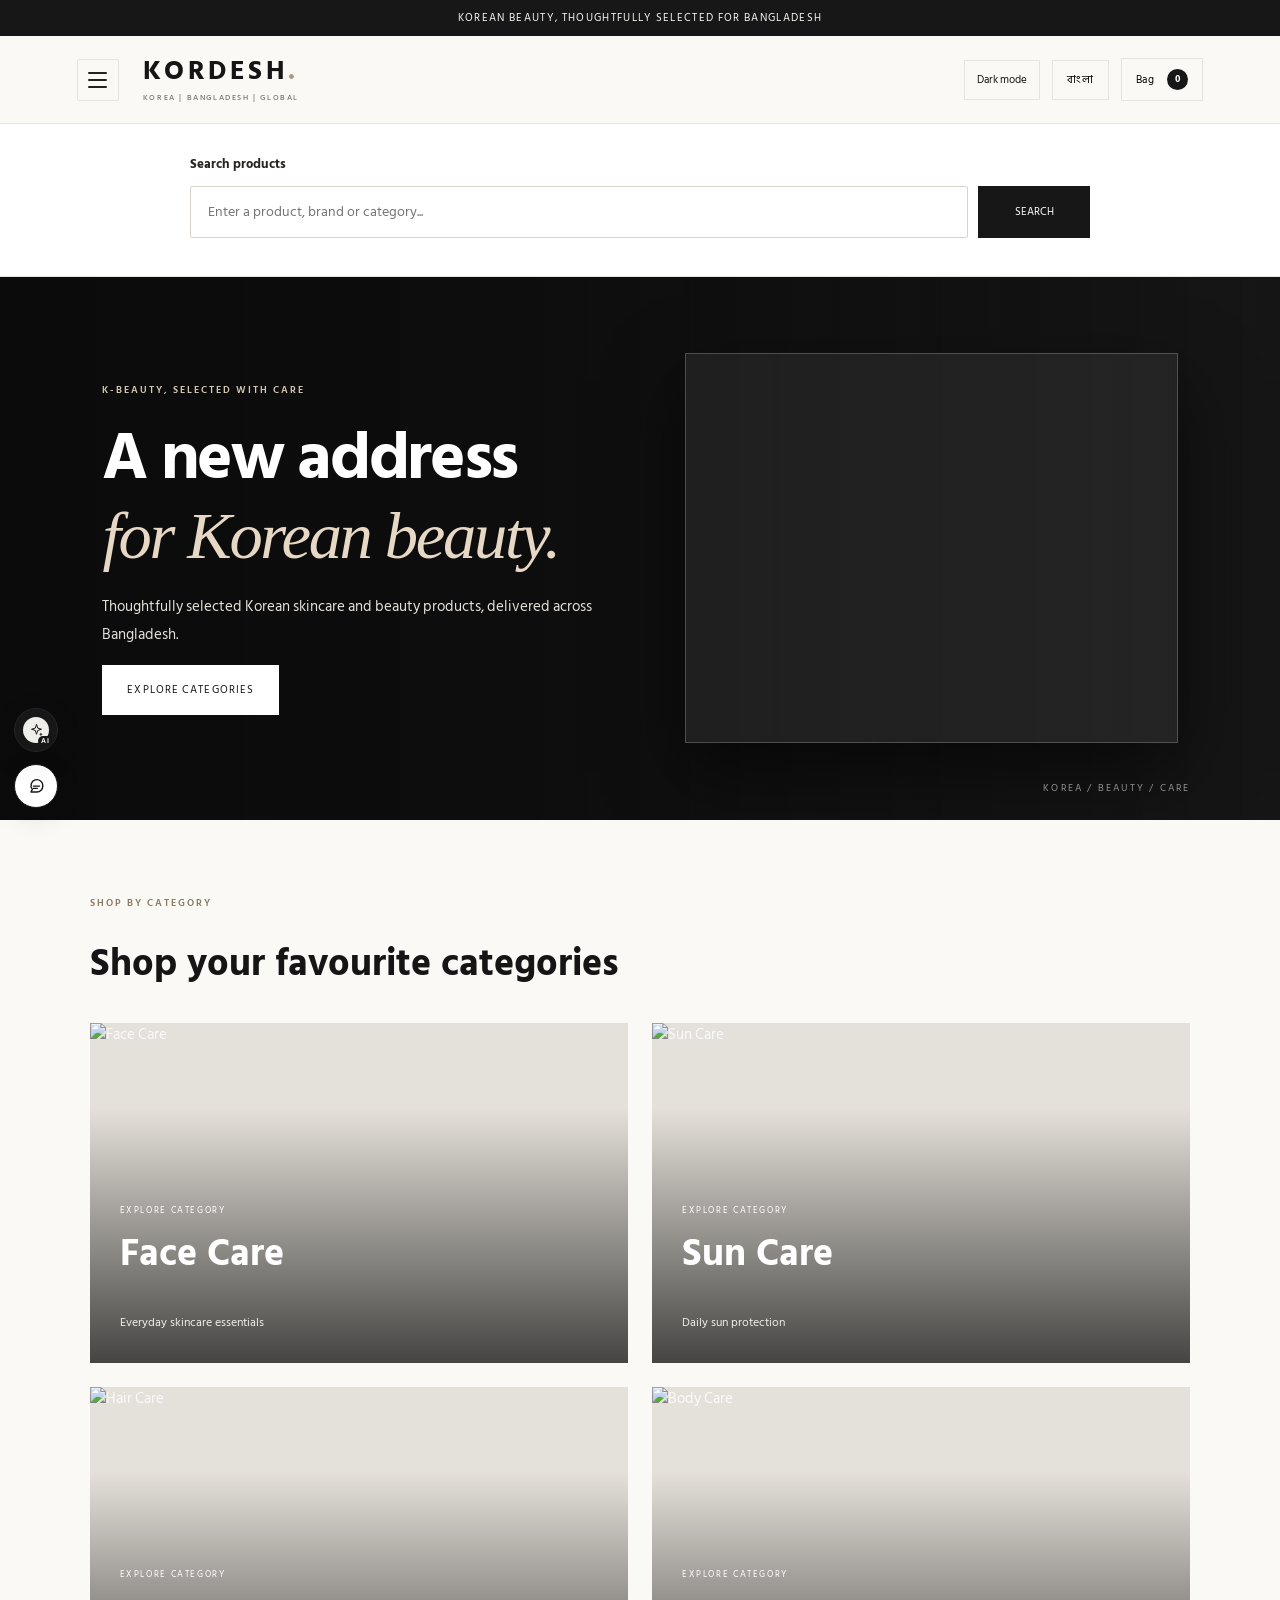
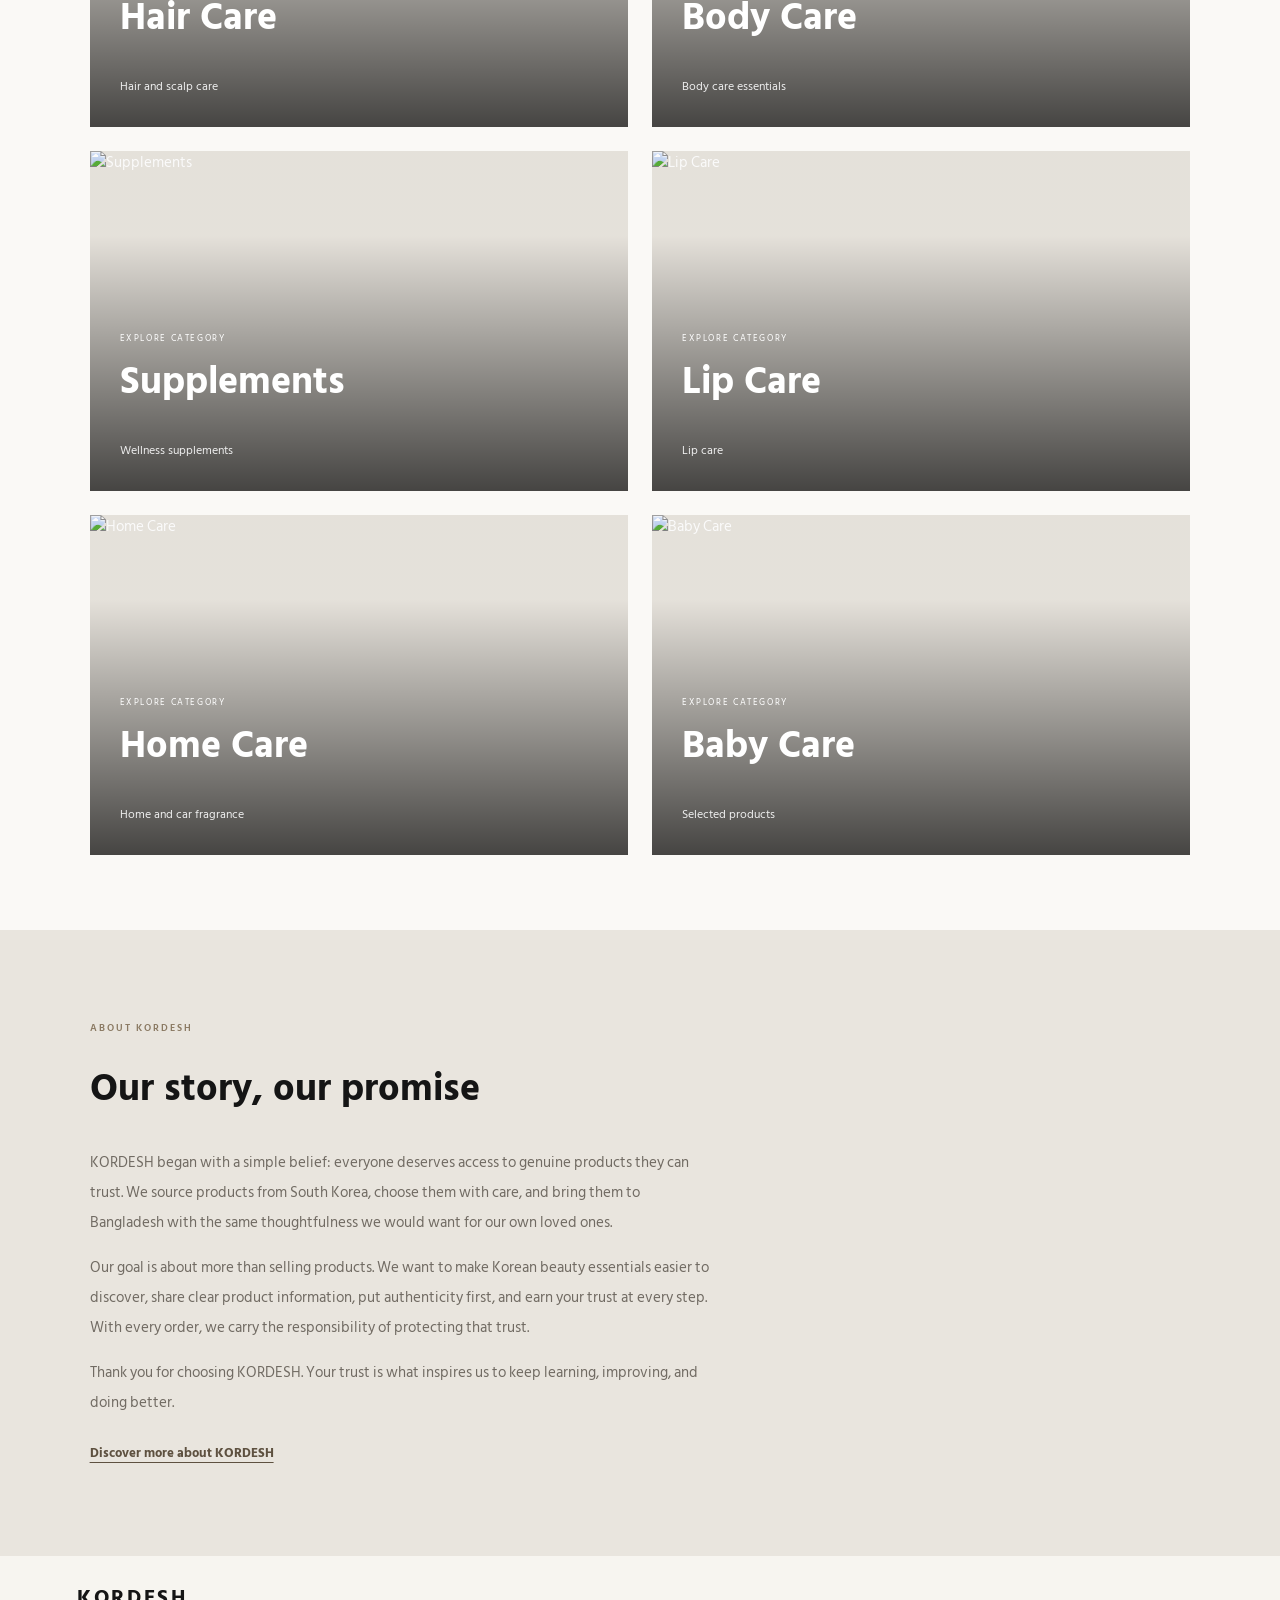
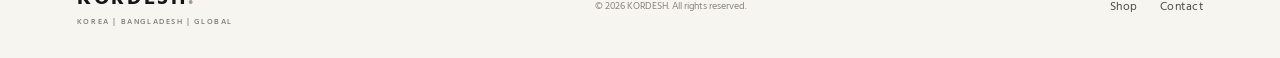
==== commit 6f813022: "Add theme switch and route About Us to full page" ====
--- a/index.html
+++ b/index.html
@@ -11,7 +11,7 @@
   <link rel="preconnect" href="https://fonts.googleapis.com">
   <link rel="preconnect" href="https://fonts.gstatic.com" crossorigin>
   <link href="https://fonts.googleapis.com/css2?family=DM+Sans:wght@400;500;600;700&family=Hind+Siliguri:wght@400;500;600;700&display=swap" rel="stylesheet">
-  <link rel="stylesheet" href="style.css?v=20261111-12">
+  <link rel="stylesheet" href="style.css?v=20261111-13">
 </head>
 <body>
   <div class="announcement" data-i18n="announcement">Authentic Korean Beauty, Delivered to Bangladesh</div>
@@ -19,10 +19,10 @@
     <div class="menu-wrap header-menu-left"><button class="menu-button" id="menuButton" type="button" aria-label="Open menu" aria-expanded="false"><span></span><span></span><span></span></button><nav class="site-menu" id="siteMenu"><a href="?">Home</a><a href="?page=category&category=skincare">Skincare</a><a href="?page=category&category=suncare">Sun Care</a><a href="?page=advisor">AI Skin Advisor</a><a href="?page=track">Track Your Order Status</a><a href="?page=about">About us</a></nav></div>
     <a class="brand" href="?" aria-label="KORDESH home">KORDESH<span>.</span><small>KOREA | BANGLADESH | GLOBAL</small></a>
     <nav class="desktop-nav" aria-label="Main menu">
-      <a href="?page=category&category=skincare">Shop</a><a href="#about" data-i18n="about">About Us</a><a href="#authenticity" data-i18n="promise">Our Promise</a><a href="#contact" data-i18n="contact">Contact</a>
+      <a href="?page=category&category=skincare">Shop</a><a href="?page=about" data-i18n="about">About Us</a><a href="#authenticity" data-i18n="promise">Our Promise</a><a href="#contact" data-i18n="contact">Contact</a>
     </nav>
 <div class="header-actions">
-      <button class="language-toggle" id="languageToggle" type="button">বাংলা</button>
+      <button class="theme-toggle" id="themeToggle" type="button" aria-label="Toggle dark mode">Dark mode</button><button class="language-toggle" id="languageToggle" type="button">বাংলা</button>
       <button class="cart-button" id="openCart" type="button"><span data-i18n="cart">Bag</span><b id="cartCount">0</b></button>
     </div>
   </header>
@@ -122,7 +122,7 @@
     </form>
   </section>
   <script src="bd-locations.js"></script>
-  <script src="app.js?v=20261111-12"></script>
+  <script src="app.js?v=20261111-13"></script>
   <script src="features.js?v=20261111-4"></script>
   <nav class="mobile-bottom-nav" id="mobileBottomNav" aria-label="Quick navigation">
     <a href="?" data-i18n="navHome"><svg viewBox="0 0 24 24" aria-hidden="true"><path d="m3 10 9-7 9 7v10a1 1 0 0 1-1 1h-5v-7H9v7H4a1 1 0 0 1-1-1z"/></svg><span>Home</span></a>
--- a/style.css
+++ b/style.css
@@ -484,3 +484,87 @@
  .cart-toast{bottom:calc(78px + env(safe-area-inset-bottom))}
 }
 @media(max-width:350px){.mobile-bottom-nav a{font-size:8px}.mobile-bottom-nav a svg{width:17px;height:17px}}
+
+
+/* All categories page */
+.all-categories-page{padding-top:42px;padding-bottom:70px}
+.all-categories-page>.category-grid{display:grid;grid-template-columns:repeat(4,minmax(0,1fr));gap:18px;margin-top:28px}
+.all-categories-page .category-card{position:relative;display:block;min-width:0;min-height:260px;overflow:hidden;color:#fff;text-decoration:none;background:#24211e}
+.all-categories-page .category-card img{position:absolute;inset:0;width:100%;height:100%;object-fit:cover}
+.all-categories-page .category-card:after{content:"";position:absolute;inset:0;background:linear-gradient(0deg,rgba(0,0,0,.78),rgba(0,0,0,.04) 78%)}
+.all-categories-page .category-card>div{position:absolute;z-index:1;left:0;right:0;bottom:0;padding:18px}
+.all-categories-page .category-card h2{margin:7px 0;font-size:22px}
+.all-categories-page .category-card p{margin:0;font-size:12px;color:#f1eee9}
+@media(max-width:800px){.all-categories-page{padding:30px 16px 50px}.all-categories-page>.category-grid{grid-template-columns:repeat(2,minmax(0,1fr));gap:12px}.all-categories-page .category-card{min-height:220px}.all-categories-page .category-card>div{padding:13px}.all-categories-page .category-card h2{font-size:18px}}
+/* Floating shortcuts: compact vertical stack on the left, clear of mobile navigation */
+.kordesh-customer-launcher{left:14px!important;right:auto!important;bottom:calc(92px + env(safe-area-inset-bottom))!important;width:44px!important;height:44px!important;min-width:44px!important;min-height:44px!important;z-index:2147483002!important}
+.kordesh-customer-launcher svg{width:19px!important;height:19px!important;flex-basis:19px!important}
+#kordeshAIWidget,.kordesh-ai-widget{left:14px!important;right:auto!important;bottom:calc(148px + env(safe-area-inset-bottom))!important;z-index:2147483002!important}
+#kordeshAILauncher{width:44px!important;height:44px!important;min-width:44px!important;min-height:44px!important}
+.kordesh-ai-orb{width:26px!important;height:26px!important}
+.kordesh-ai-orb svg{width:15px!important;height:15px!important}
+.kordesh-customer-launcher span{left:52px!important;right:auto!important;font-size:10px!important}
+.kordesh-ai-launcher-label{left:52px!important;right:auto!important;width:88px!important;font-size:10px!important;letter-spacing:.03em!important;clip-path:inset(0 100% 0 0)!important;transform:translateY(-50%) translateX(-10px)!important;animation:kordeshAILeftLabel 5s ease-in-out infinite!important}
+@keyframes kordeshAILeftLabel{0%,58%,100%{opacity:0!important;clip-path:inset(0 100% 0 0)!important;transform:translateY(-50%) translateX(-10px)!important}12%,43%{opacity:1!important;clip-path:inset(0)!important;transform:translateY(-50%) translateX(0)!important}}
+@media(max-width:800px){
+ .kordesh-customer-launcher{left:12px!important;bottom:calc(86px + env(safe-area-inset-bottom))!important;width:42px!important;height:42px!important;min-width:42px!important;min-height:42px!important}
+ #kordeshAIWidget,.kordesh-ai-widget{left:12px!important;right:auto!important;bottom:calc(138px + env(safe-area-inset-bottom))!important}
+ #kordeshAILauncher{width:42px!important;height:42px!important;min-width:42px!important;min-height:42px!important}
+ .kordesh-customer-launcher span{left:50px!important}
+ .kordesh-ai-launcher-label{left:50px!important;right:auto!important}
+}
+@media(prefers-reduced-motion:reduce){
+ .kordesh-customer-launcher span,.kordesh-ai-launcher-label{animation:none!important;opacity:1!important;clip-path:inset(0)!important;transform:translateY(-50%)!important}
+}
+
+/* Keep the support conversation panel opening inward from the left-side stack */
+#kordeshAIWidget .kordesh-ai-panel{left:0!important;right:auto!important}
+#kordeshAIWidget.customer-care-mode .kordesh-ai-panel{left:0!important;right:auto!important}
+@media(max-width:800px){
+ #kordeshAIWidget .kordesh-ai-panel{left:0!important;right:auto!important;width:min(350px,calc(100vw - 24px))!important}
+}
+
+
+/* KORDESH dark mode */
+.theme-toggle{border:1px solid var(--line);background:transparent;color:var(--ink);padding:10px 12px;font-size:11px;white-space:nowrap}
+html.kordesh-dark{--ink:#f2f0eb;--paper:#111210;--muted:#aaa69d;--line:#34332f;--white:#1b1c19;--accent:#b8aa94;color-scheme:dark}
+html.kordesh-dark body{background:#111210;color:#f2f0eb}
+html.kordesh-dark .site-header,html.kordesh-dark footer,html.kordesh-dark .home-search-section,html.kordesh-dark .catalog-page,html.kordesh-dark .product-page{background:#151613;color:#f2f0eb}
+html.kordesh-dark .site-header{border-color:#34332f}
+html.kordesh-dark .desktop-nav a,html.kordesh-dark footer>div a,html.kordesh-dark .brand small,html.kordesh-dark .home-search>label{color:#c6c1b7}
+html.kordesh-dark .theme-toggle,html.kordesh-dark .language-toggle,html.kordesh-dark .cart-button{color:#f2f0eb;border-color:#48463f;background:#1d1e1a}
+html.kordesh-dark .cart-button b{background:#eee9df;color:#171717}
+html.kordesh-dark input,html.kordesh-dark textarea,html.kordesh-dark select{background:#20211d;color:#f4f1eb;border-color:#49473f}
+html.kordesh-dark .home-about .editorial-copy>p:not(.eyebrow),html.kordesh-dark .category-intro,html.kordesh-dark .product-info p,html.kordesh-dark .about-story p{color:#c3beb4}
+html.kordesh-dark .product-card,html.kordesh-dark .product-modal,html.kordesh-dark .checkout-modal,html.kordesh-dark .cart-drawer{background:#1a1b17;color:#f2f0eb;border-color:#3b3a34}
+html.kordesh-dark .product-info,html.kordesh-dark .cart-summary,html.kordesh-dark .drawer-head,html.kordesh-dark .modal-head{background:#1a1b17;color:#f2f0eb}
+html.kordesh-dark .mobile-bottom-nav{background:rgba(22,23,20,.97);border-color:#3b3a34}
+html.kordesh-dark .mobile-bottom-nav a{color:#d2cec5}
+html.kordesh-dark .home-categories,html.kordesh-dark .home-about,html.kordesh-dark .trust-strip{background:#111210;color:#f2f0eb}
+html.kordesh-dark .about-page{background:#111210;color:#f2f0eb}
+html.kordesh-dark .about-hero{background:linear-gradient(120deg,#20211d,#121310);color:#f5f1e9}
+html.kordesh-dark .about-hero p:not(.eyebrow),html.kordesh-dark .about-values p{color:#c8c2b8}
+html.kordesh-dark .about-quote{background:#22231e;border-color:#625a4d;color:#f0e8dc}
+html.kordesh-dark .about-values article{background:#1b1c18;border-color:#3b3a34}
+html.kordesh-dark .about-read-more{color:#e8d9c2}
+html.kordesh-dark .back-link,html.kordesh-dark .details-link{color:#e6dfd2}
+@media(max-width:800px){.theme-toggle{padding:9px 8px;font-size:10px}.header-actions{gap:6px}}
+@media(max-width:390px){.theme-toggle{font-size:9px;padding:8px 6px}.language-toggle{padding:8px 7px}}
+/* Expanded About Us page */
+.about-page{padding:0 0 80px;background:var(--paper)}
+.about-hero{padding:clamp(65px,10vw,130px) clamp(22px,10vw,150px);background:linear-gradient(115deg,#e9e3d8,#f6f3ed 65%,#ded6c8);color:#191816}
+.about-hero h1{max-width:850px;font-size:clamp(42px,6.2vw,78px);line-height:1.16;letter-spacing:-.04em;margin:0 0 22px}
+.about-hero h1 em{font-family:Georgia,serif;font-weight:400}
+.about-hero>p:last-child{max-width:700px;font-size:16px;line-height:2;color:#5d584f}
+.about-story{max-width:940px;margin:0 auto;padding:70px 24px 0}
+.about-story h2{font-size:clamp(26px,3.5vw,40px);line-height:1.35;margin:0 0 22px}
+.about-story>p:not(.eyebrow){font-size:15px;line-height:2.1;color:#625d54;margin:0 0 22px}
+.about-quote{margin:42px 0 65px;padding:30px 34px;border-left:3px solid #a99a83;background:#f0ece4;font-family:Georgia,'Hind Siliguri',serif;font-size:clamp(20px,3vw,28px);line-height:1.7}
+.about-values{display:grid;grid-template-columns:repeat(2,minmax(0,1fr));gap:16px;margin:30px 0 68px}
+.about-values article{padding:26px;border:1px solid #e2ddd3;background:#fff}
+.about-values article>span{font-size:11px;letter-spacing:.16em;color:#9b896f}
+.about-values h3{margin:14px 0 10px;font-size:18px}
+.about-values p{margin:0;font-size:13px;line-height:1.9;color:#6b665e}
+.about-story>.button{margin-top:16px}
+.about-read-more{display:inline-block;margin-top:10px;font-size:13px;font-weight:700;text-decoration:underline;text-underline-offset:5px;color:#5e5140}
+@media(max-width:650px){.about-hero{padding:62px 22px}.about-hero h1{font-size:42px}.about-hero>p:last-child{font-size:14px;line-height:1.9}.about-story{padding:48px 20px 0}.about-story>p:not(.eyebrow){font-size:14px;line-height:2}.about-values{grid-template-columns:1fr;gap:12px;margin-bottom:48px}.about-values article{padding:21px}}
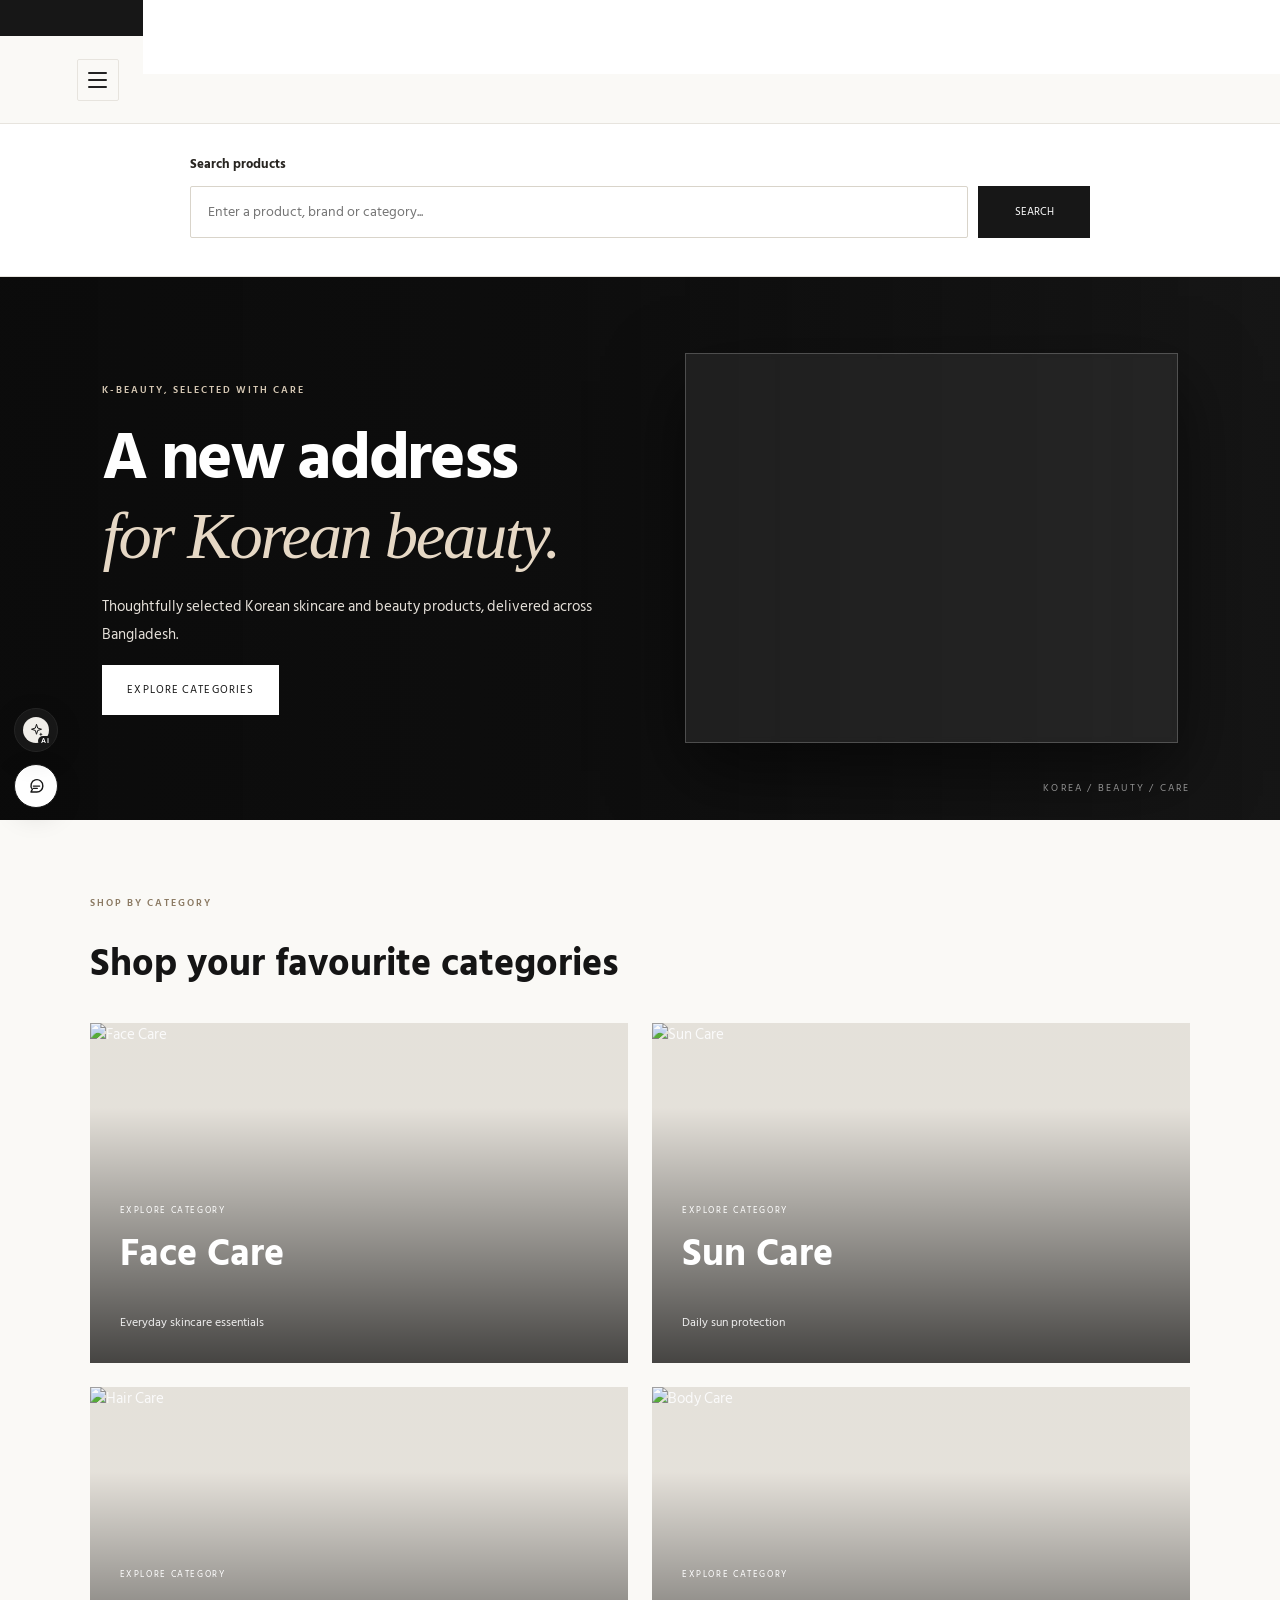
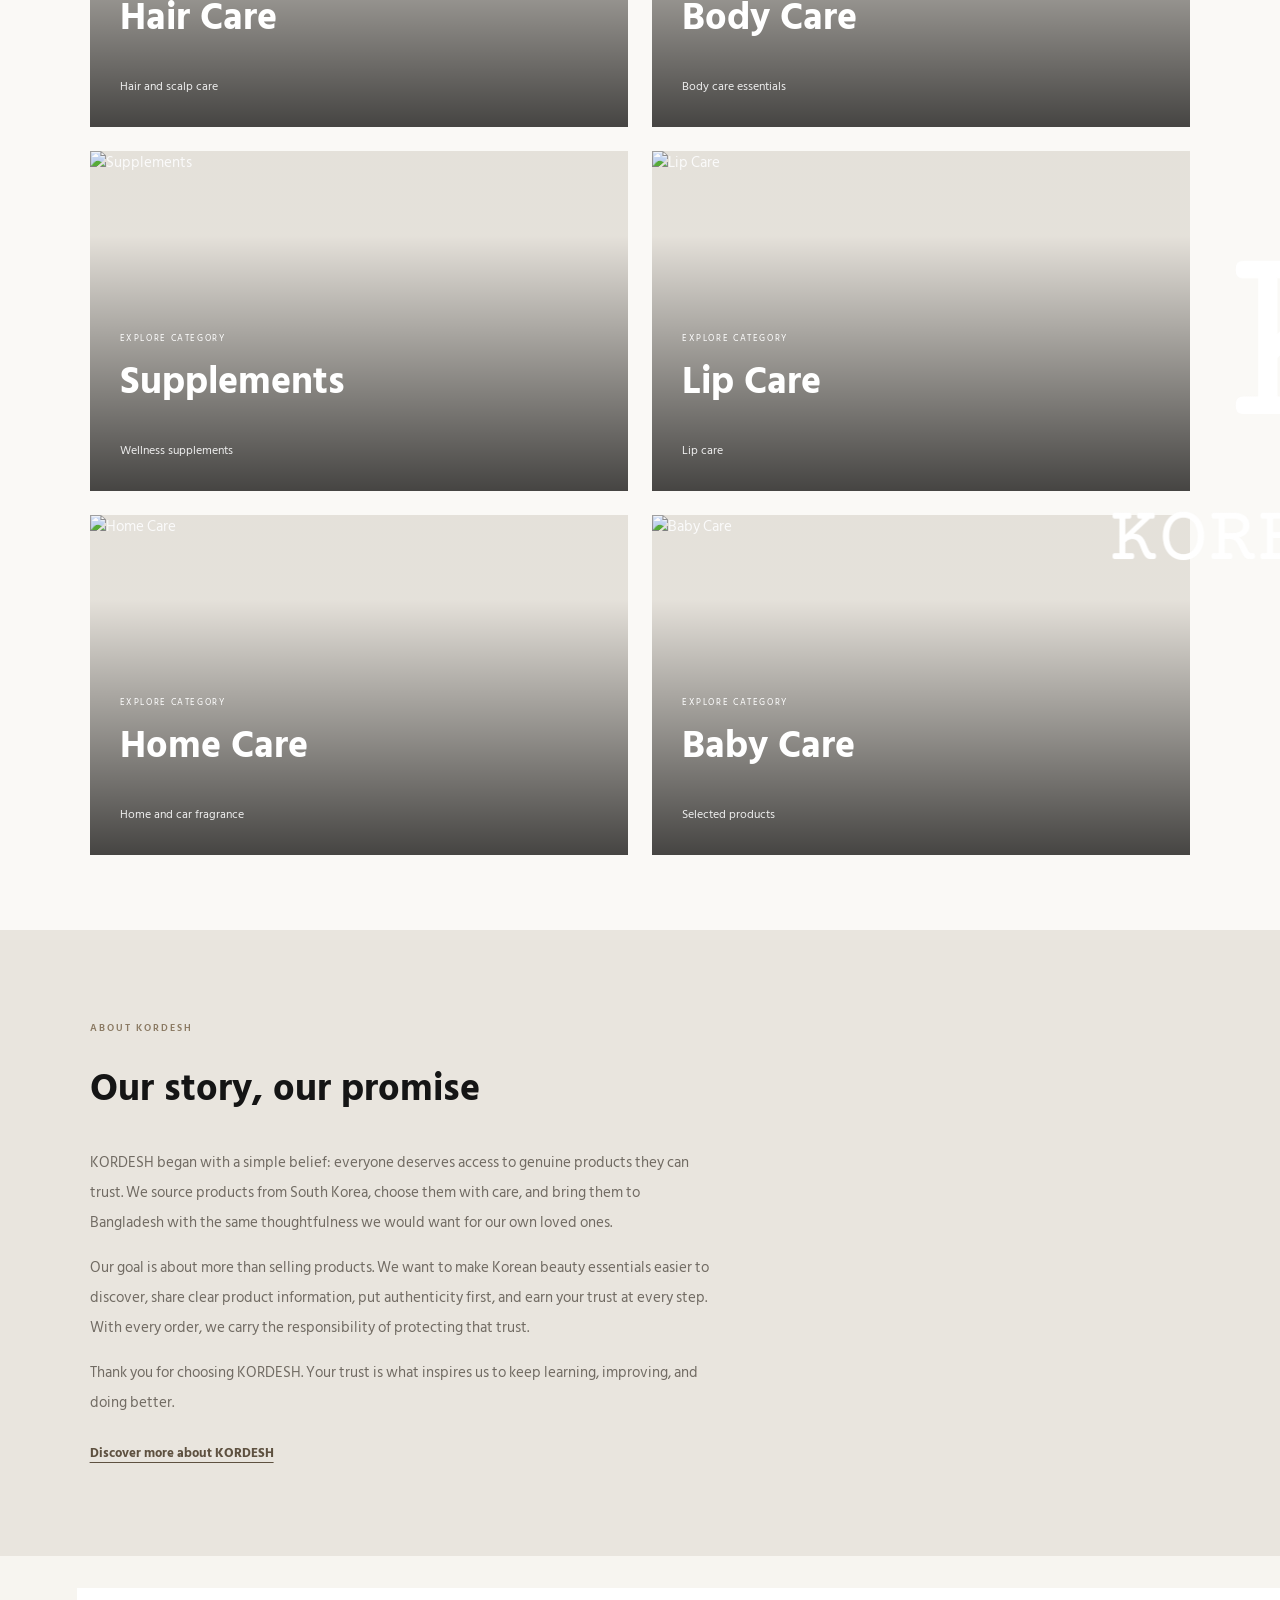
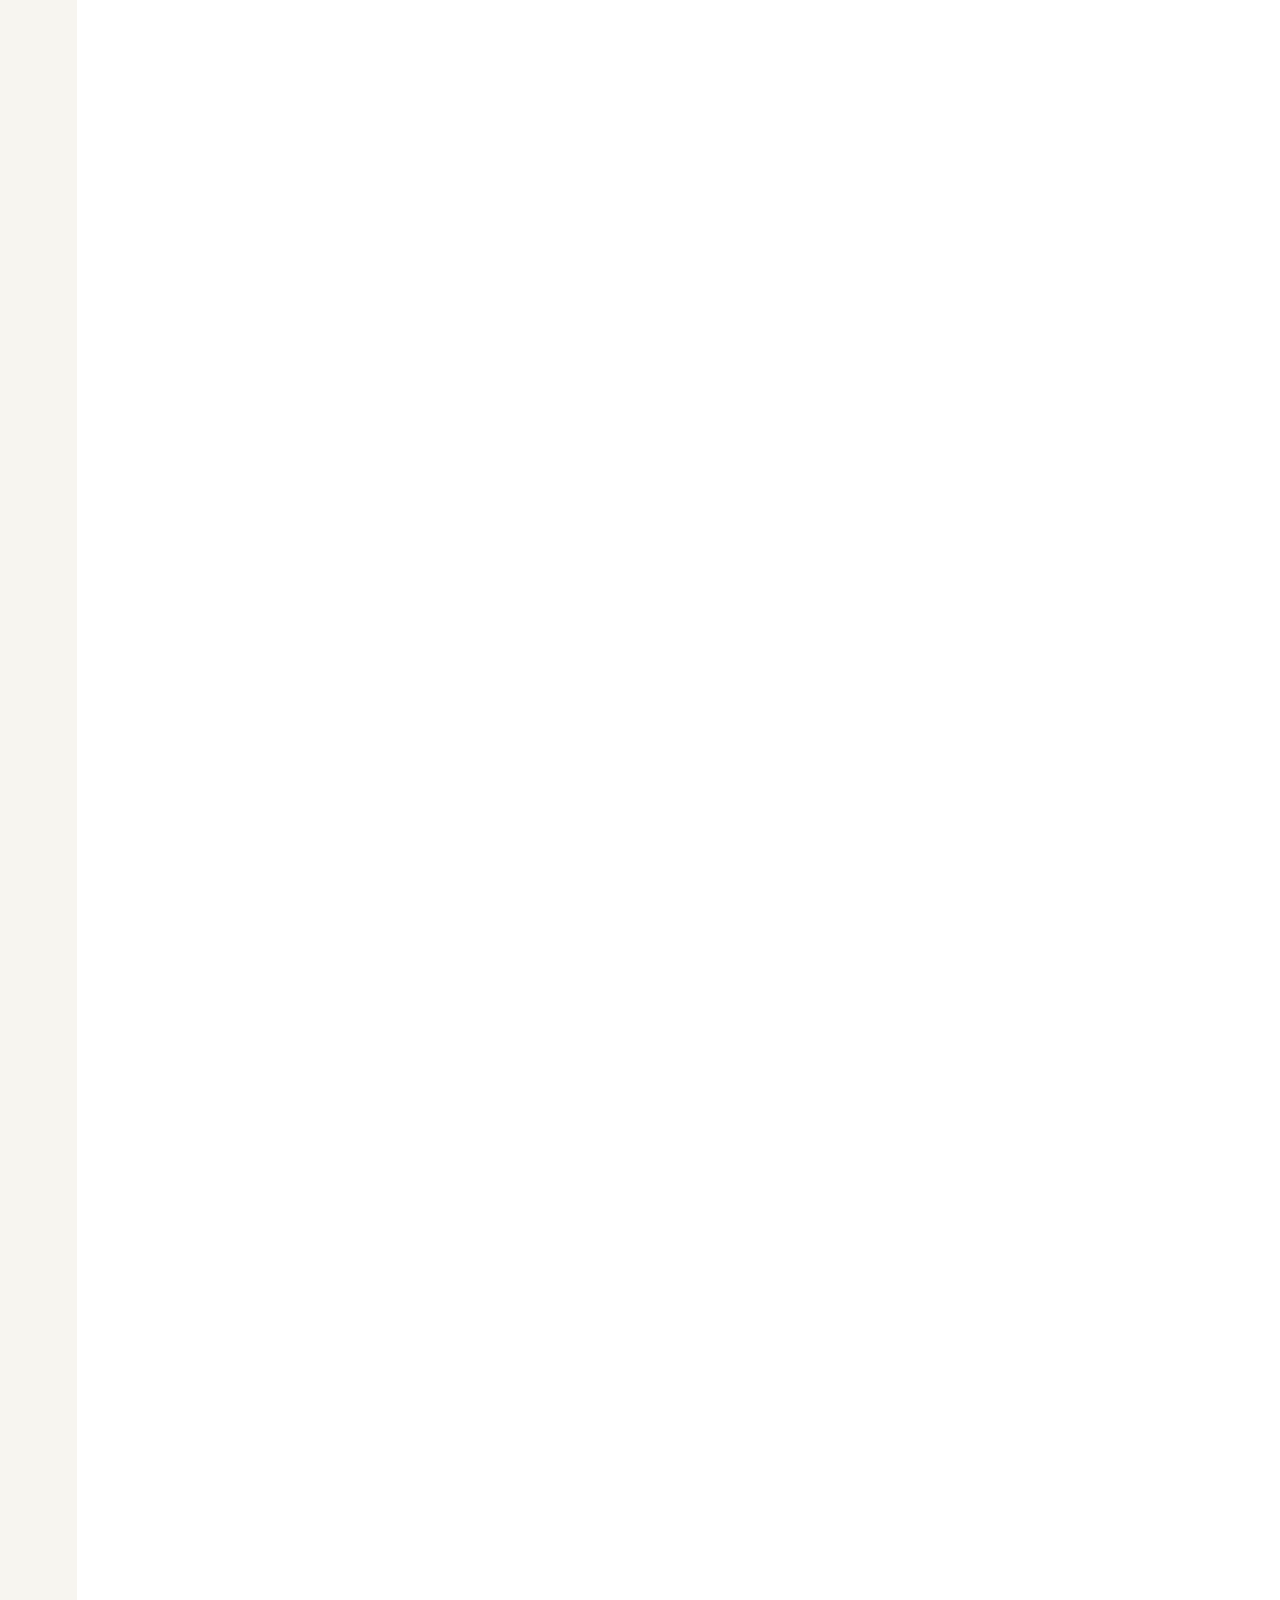
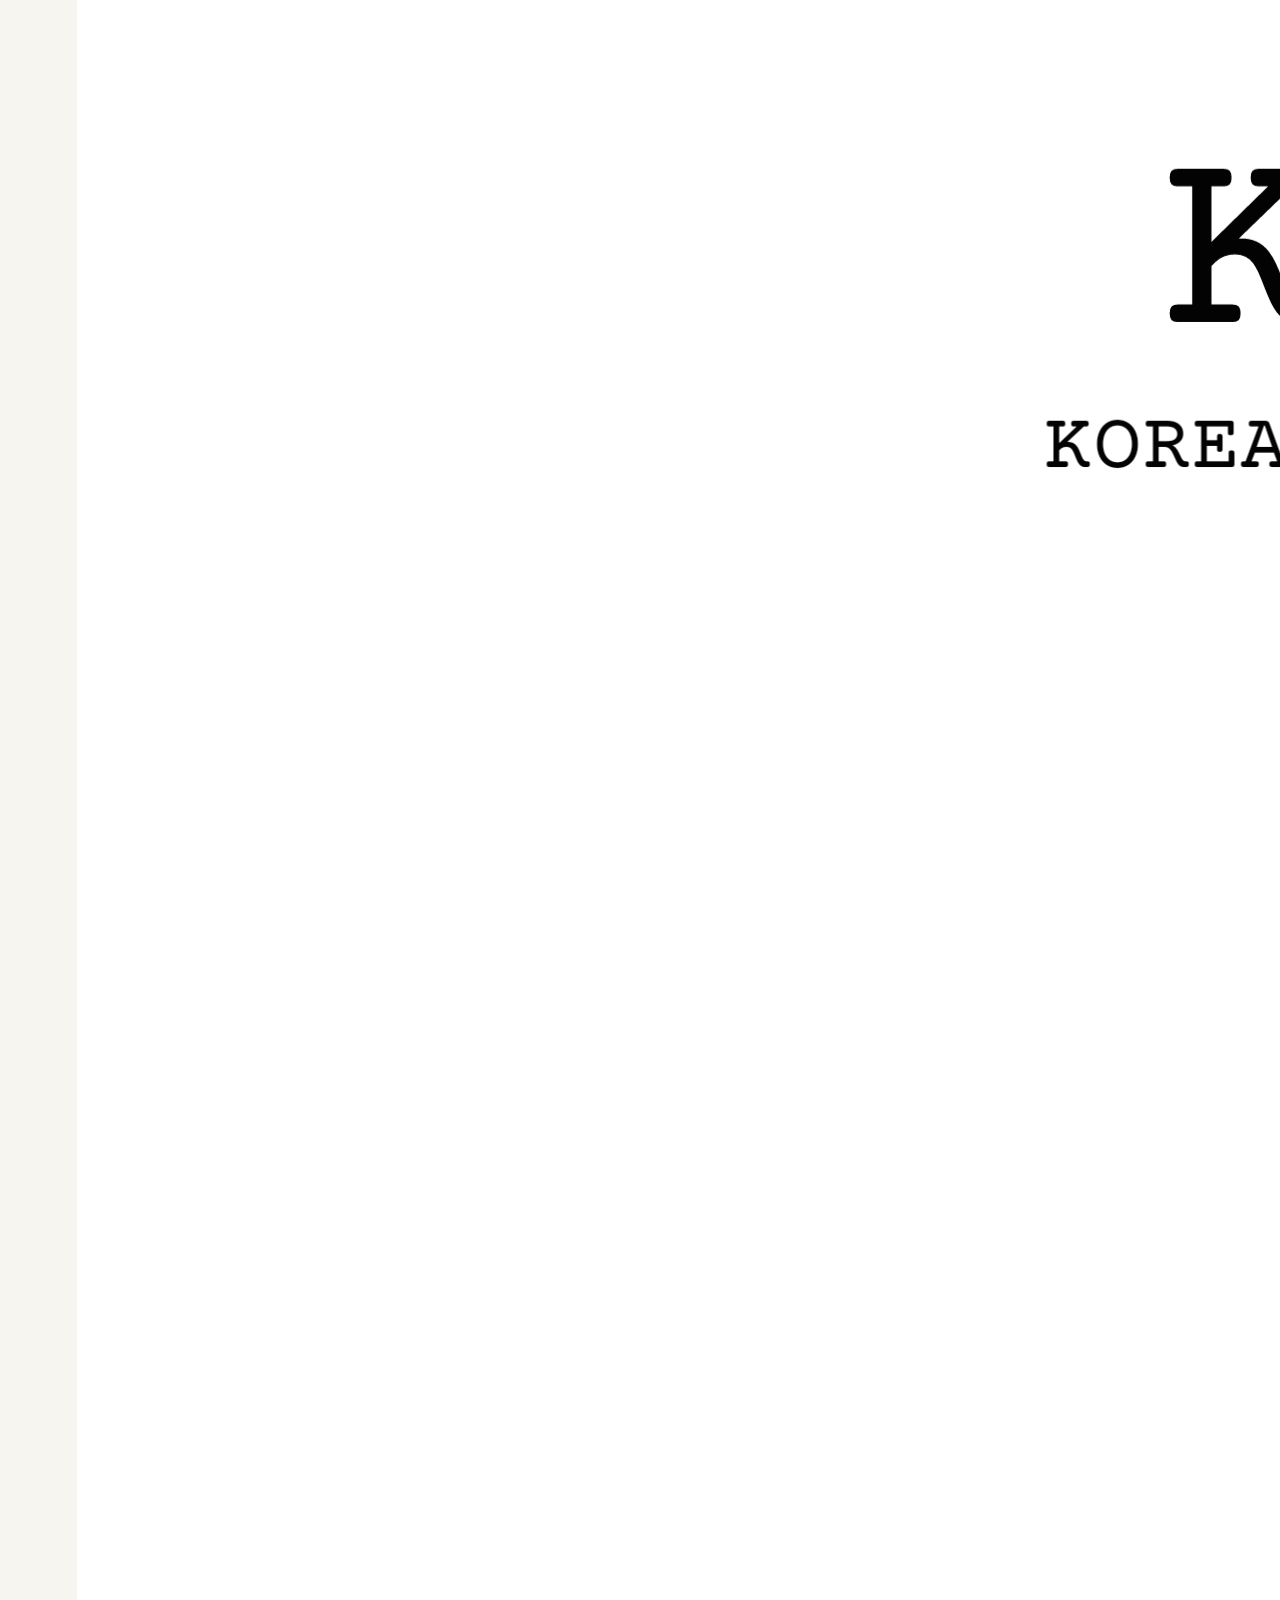
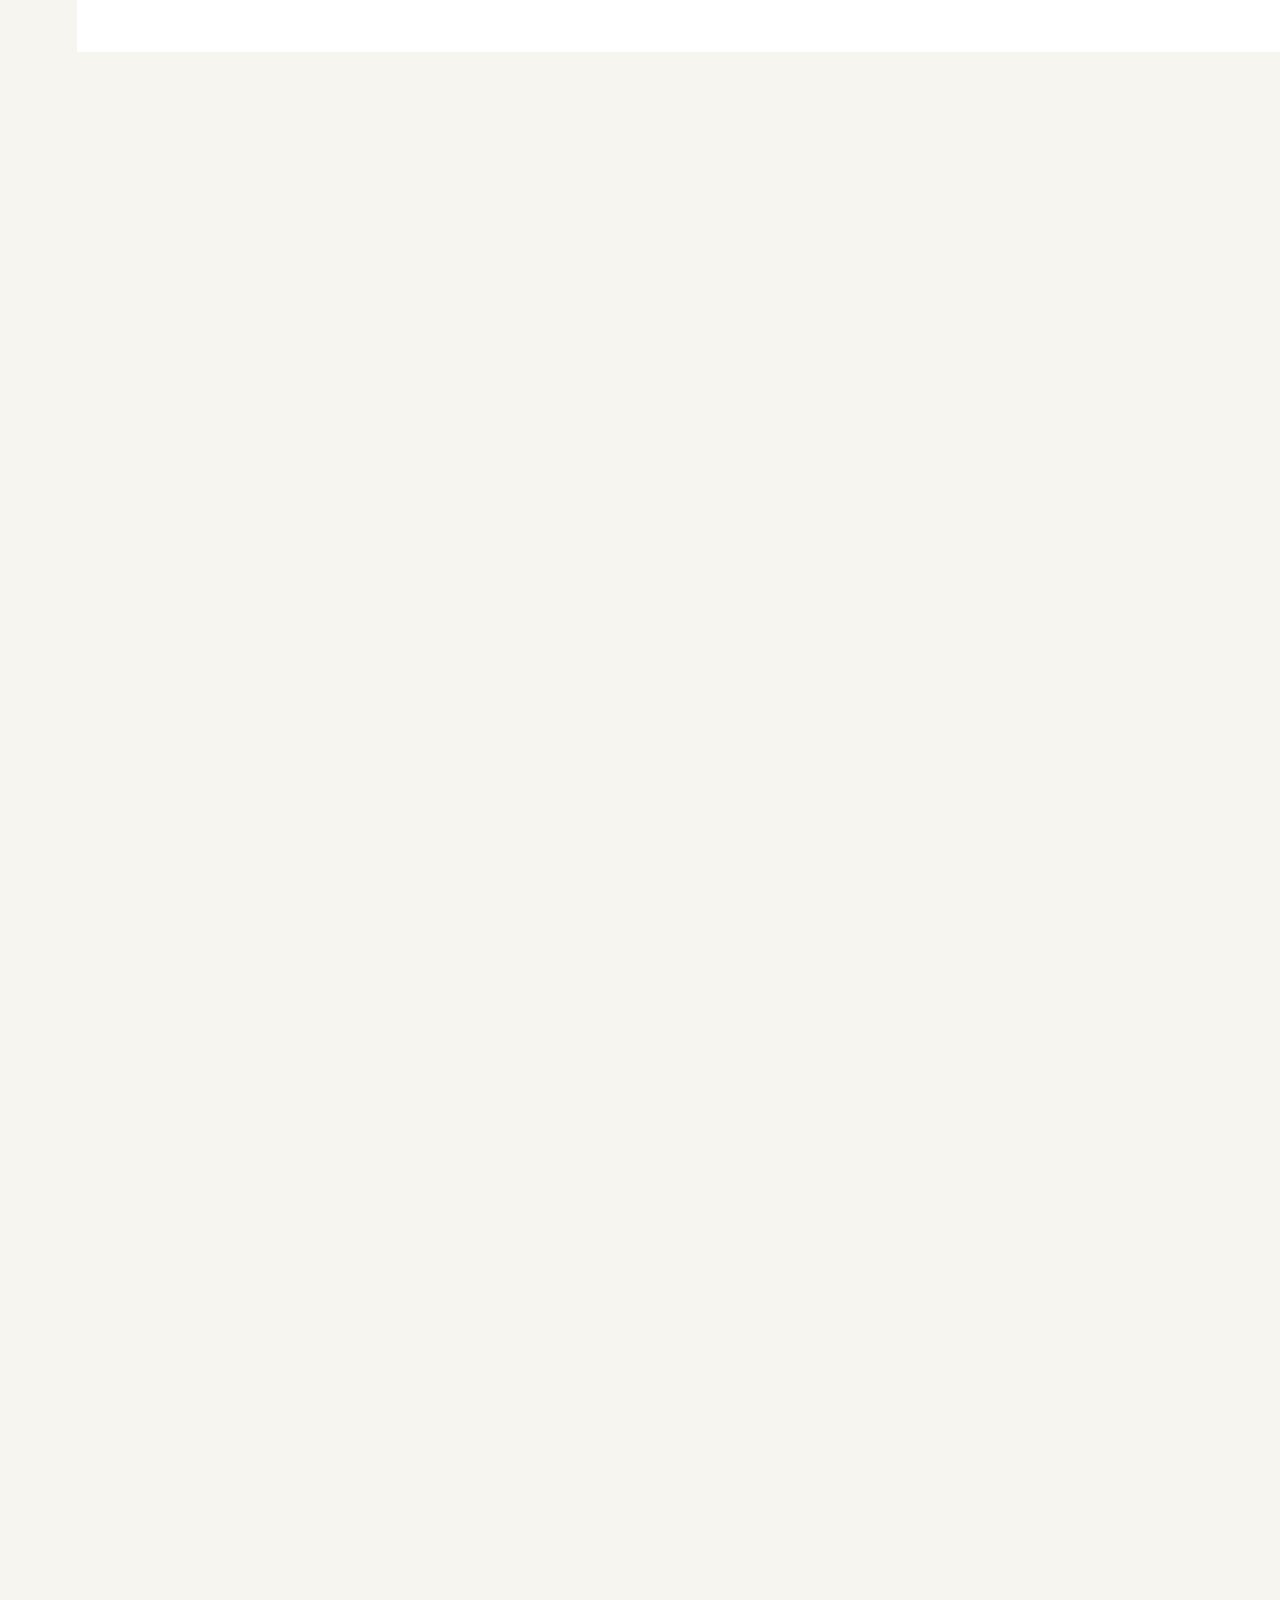
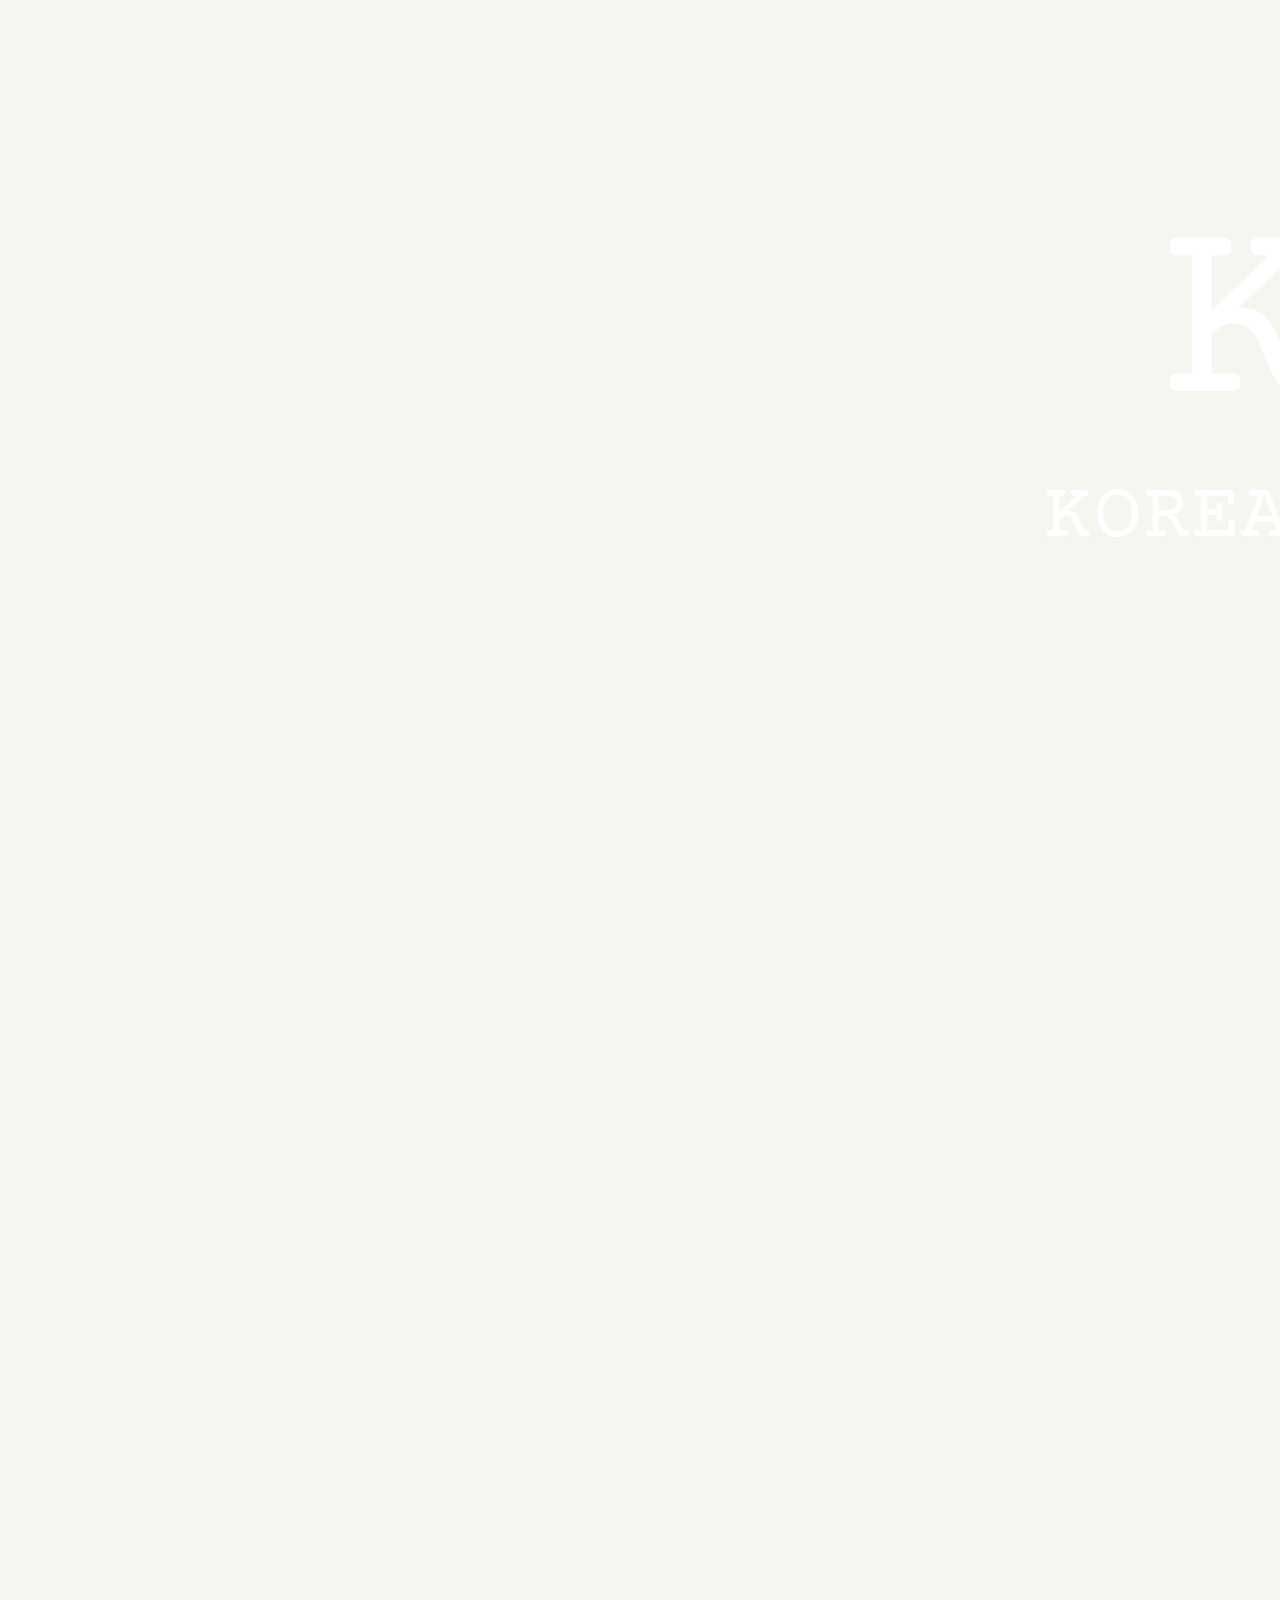
==== commit 9b039bd2: "Add official KORDESH logo to storefront" ====
--- a/index.html
+++ b/index.html
@@ -11,13 +11,14 @@
   <link rel="preconnect" href="https://fonts.googleapis.com">
   <link rel="preconnect" href="https://fonts.gstatic.com" crossorigin>
   <link href="https://fonts.googleapis.com/css2?family=DM+Sans:wght@400;500;600;700&family=Hind+Siliguri:wght@400;500;600;700&display=swap" rel="stylesheet">
-  <link rel="stylesheet" href="style.css?v=20261111-13">
+  <link rel="icon" type="image/png" href="20261013_191748.png">
+  <link rel="stylesheet" href="style.css?v=20261111-14">
 </head>
 <body>
   <div class="announcement" data-i18n="announcement">Authentic Korean Beauty, Delivered to Bangladesh</div>
   <header class="site-header">
     <div class="menu-wrap header-menu-left"><button class="menu-button" id="menuButton" type="button" aria-label="Open menu" aria-expanded="false"><span></span><span></span><span></span></button><nav class="site-menu" id="siteMenu"><a href="?">Home</a><a href="?page=category&category=skincare">Skincare</a><a href="?page=category&category=suncare">Sun Care</a><a href="?page=advisor">AI Skin Advisor</a><a href="?page=track">Track Your Order Status</a><a href="?page=about">About us</a></nav></div>
-    <a class="brand" href="?" aria-label="KORDESH home">KORDESH<span>.</span><small>KOREA | BANGLADESH | GLOBAL</small></a>
+    <a class="brand brand-image" href="?" aria-label="KORDESH home"><img class="brand-logo brand-logo-light" src="20261013_191624.jpg" alt="KORDESH"><img class="brand-logo brand-logo-dark" src="6E39A082-4366-4C05-A782-DB9F86AA30B5.PNG" alt="KORDESH"></a>
     <nav class="desktop-nav" aria-label="Main menu">
       <a href="?page=category&category=skincare">Shop</a><a href="?page=about" data-i18n="about">About Us</a><a href="#authenticity" data-i18n="promise">Our Promise</a><a href="#contact" data-i18n="contact">Contact</a>
     </nav>
@@ -65,7 +66,7 @@
   
   </main>
 
-  <footer><a class="brand footer-brand" href="#">KORDESH<span>.</span><small>KOREA | BANGLADESH | GLOBAL</small></a><p>© <span id="year"></span> KORDESH. <span data-i18n="rights">সর্বস্বত্ব সংরক্ষিত।</span></p><div><a href="#products" data-i18n="shop">শপ</a><a href="#contact" data-i18n="contact">যোগাযোগ</a></div></footer>
+  <footer><a class="brand footer-brand brand-image" href="?" aria-label="KORDESH home"><img class="brand-logo brand-logo-light" src="20261013_191624.jpg" alt="KORDESH"><img class="brand-logo brand-logo-dark" src="6E39A082-4366-4C05-A782-DB9F86AA30B5.PNG" alt="KORDESH"></a><p>© <span id="year"></span> KORDESH. <span data-i18n="rights">সর্বস্বত্ব সংরক্ষিত।</span></p><div><a href="#products" data-i18n="shop">শপ</a><a href="#contact" data-i18n="contact">যোগাযোগ</a></div></footer>
 
 
   <button class="kordesh-customer-launcher" id="kordeshCustomerCareLauncher" type="button" aria-label="Talk to Customer Care" title="Talk to Customer Care">
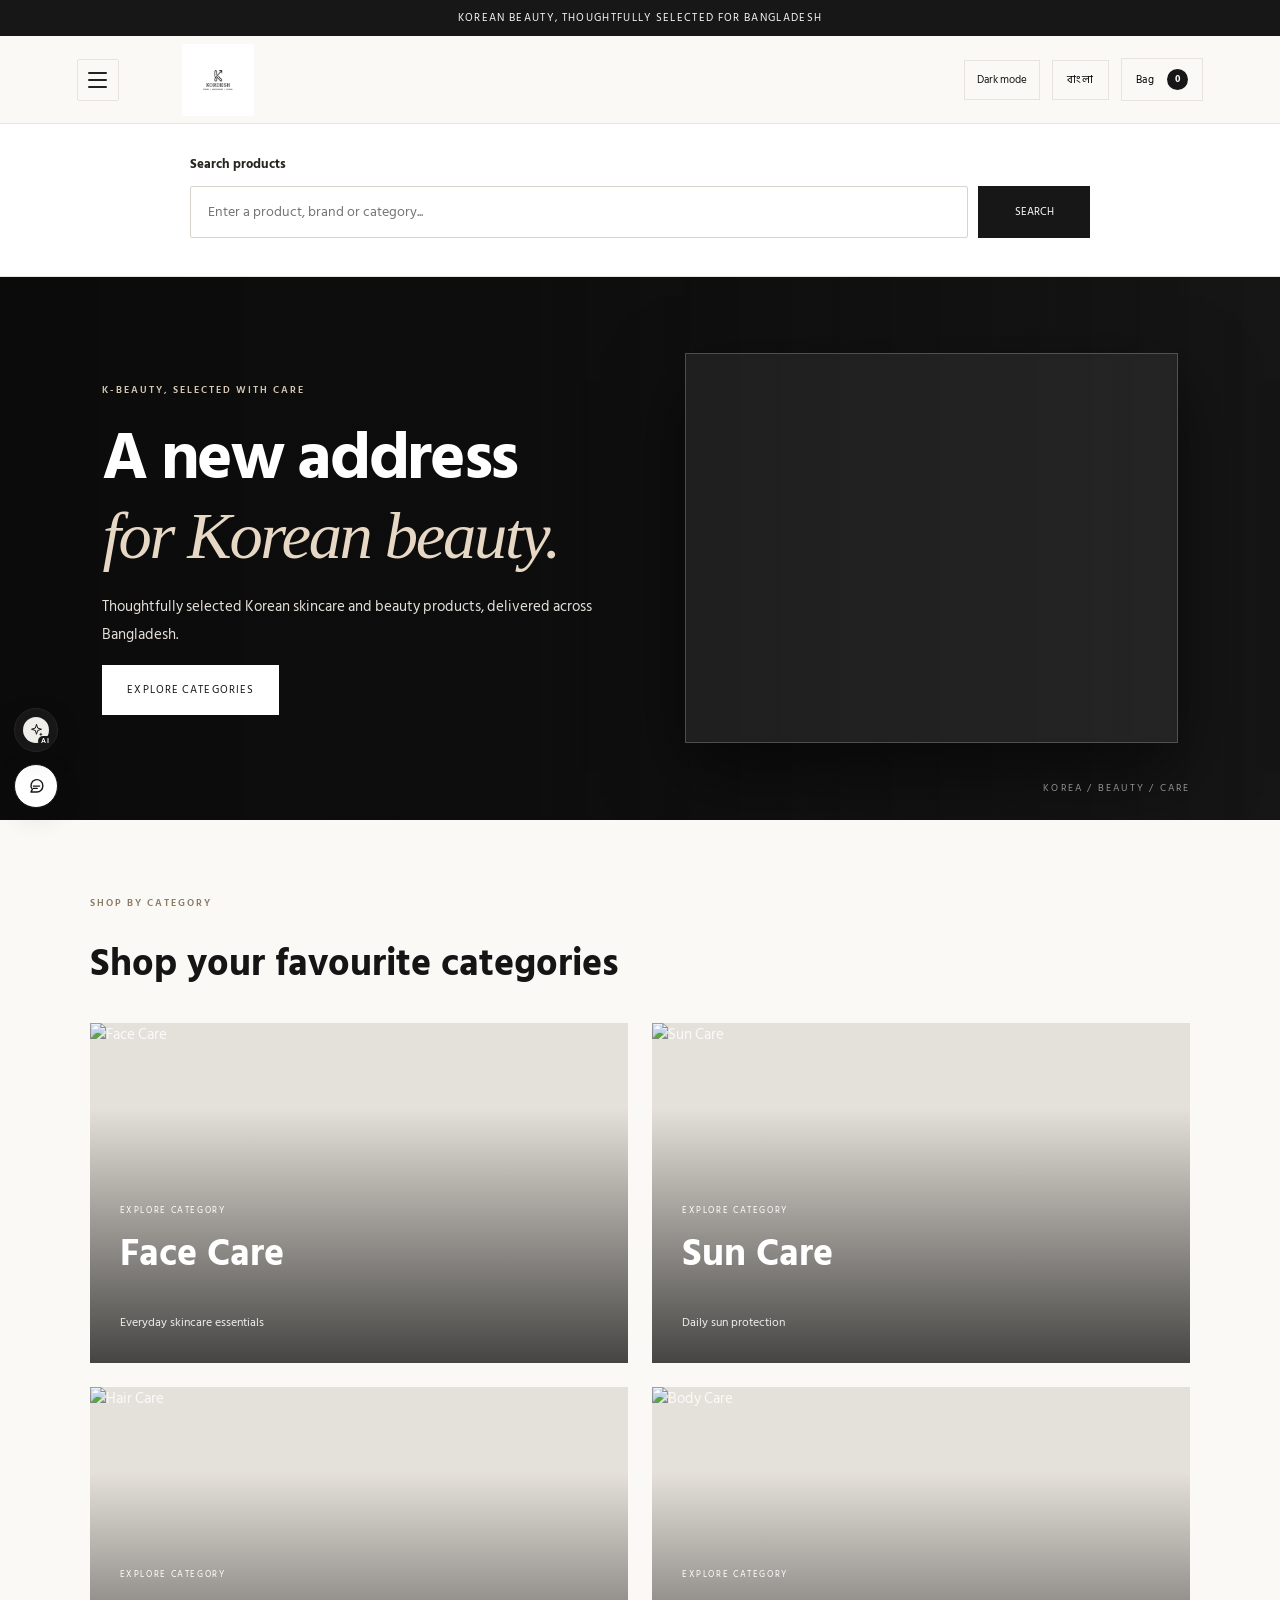
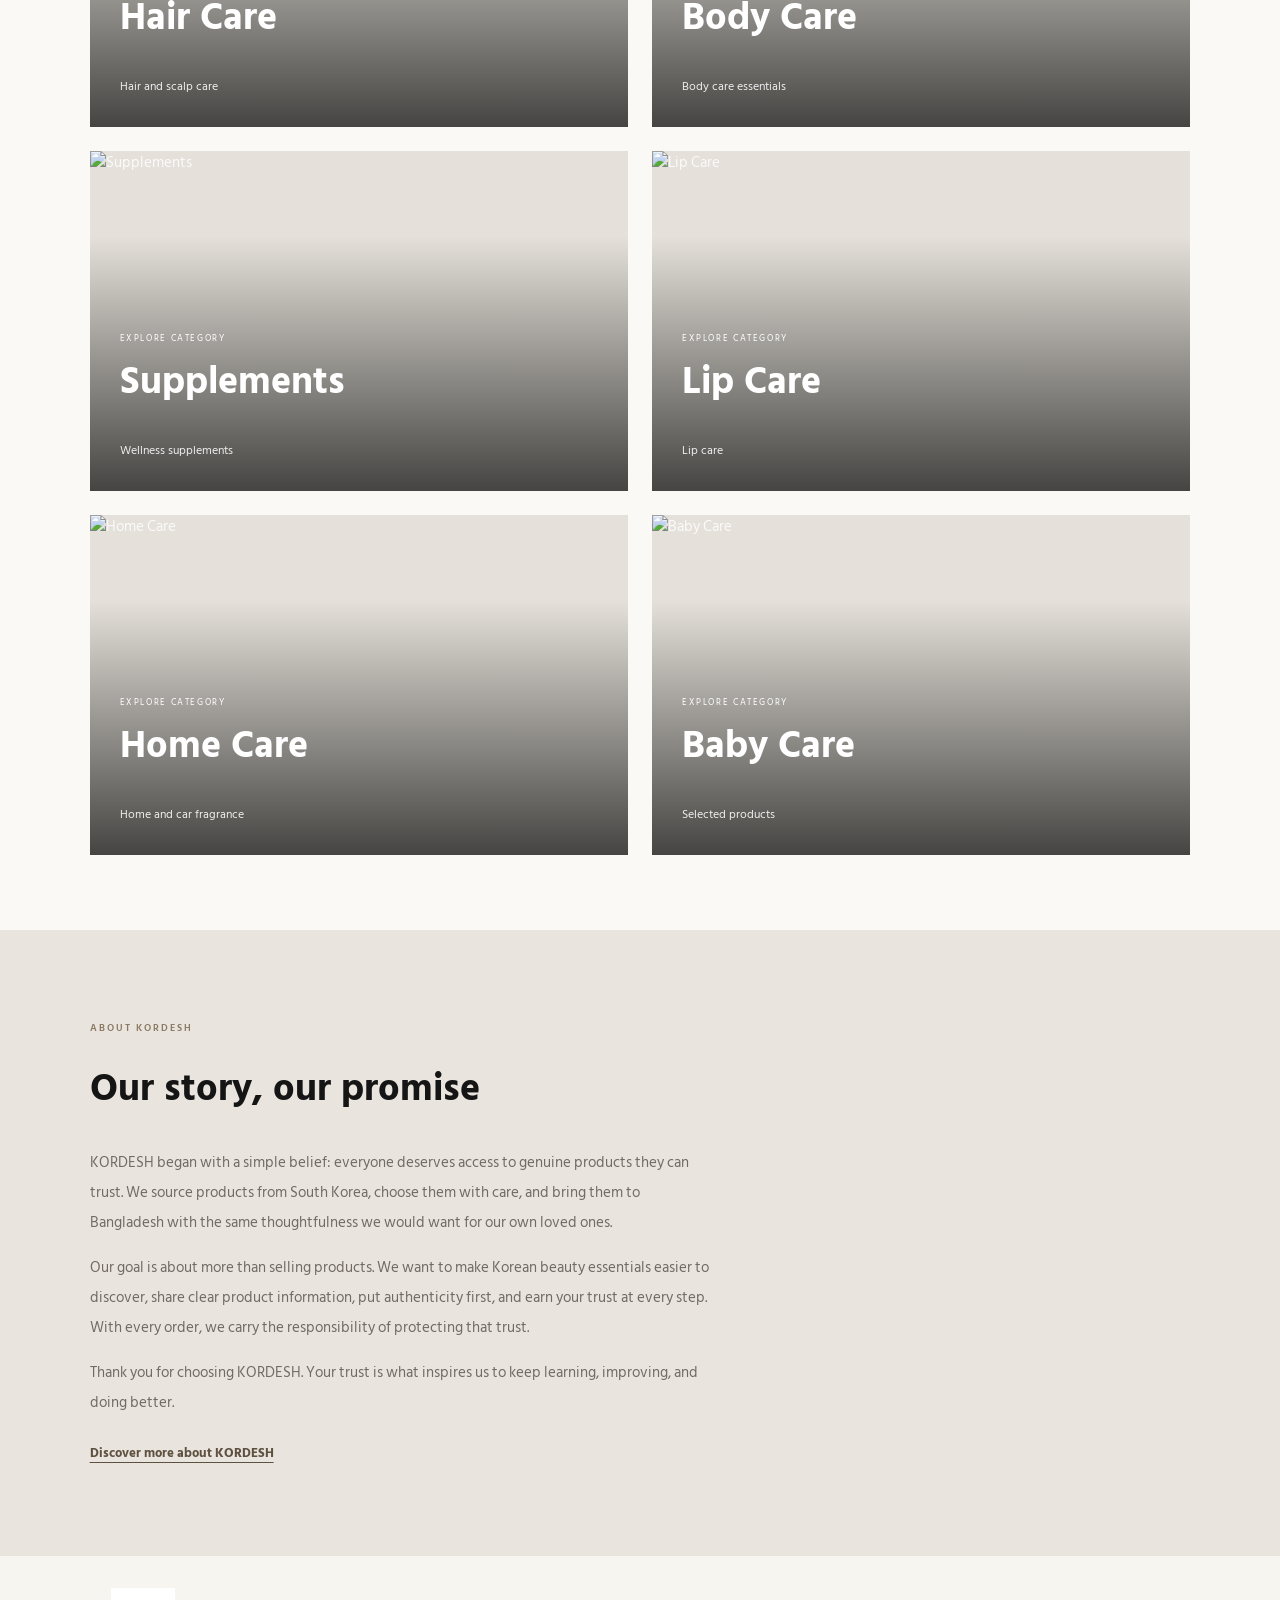
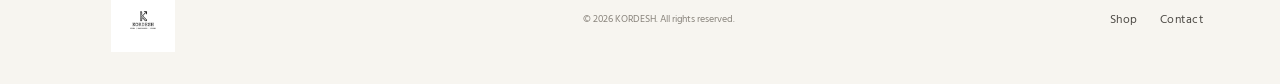
==== commit 5823e470: "Add official logo to About section" ====
--- a/index.html
+++ b/index.html
@@ -57,7 +57,7 @@
 
     <section class="editorial home-about" id="about">
       <div class="editorial-image"><div class="editorial-shape"></div><span>FROM KOREA<br>WITH CARE.</span></div>
-      <div class="editorial-copy"><p class="eyebrow">ABOUT KORDESH</p><h2>Our Story,<br><em>Our Promise.</em></h2>
+      <div class="editorial-copy"><img class="about-brand-logo" src="20261013_191624.jpg" alt="KORDESH official logo"><p class="eyebrow">ABOUT KORDESH</p><h2>Our Story,<br><em>Our Promise.</em></h2>
         <p>We began with a simple belief: everyone deserves access to genuine products they can trust. আমরা দক্ষিণ কোরিয়া থেকে পণ্য সংগ্রহ করি, নিজেরা বেছে দেখি এবং বাংলাদেশের মানুষের কাছে পৌঁছে দিতে চাই এমন যত্ন নিয়ে, যেন প্রিয় কারও জন্য কিছু পাঠাচ্ছি।</p>
         <p>Our goal is about more than selling products. কোরিয়ার জনপ্রিয় ও প্রয়োজনীয় বিউটি পণ্য সম্পর্কে পরিষ্কার তথ্য দেওয়া, আসল পণ্যকে অগ্রাধিকার দেওয়া এবং কেনাকাটার প্রতিটি ধাপে বিশ্বাস তৈরি করাই আমাদের অঙ্গীকার।</p>
       </div>
--- a/style.css
+++ b/style.css
@@ -568,3 +568,16 @@
 .about-story>.button{margin-top:16px}
 .about-read-more{display:inline-block;margin-top:10px;font-size:13px;font-weight:700;text-decoration:underline;text-underline-offset:5px;color:#5e5140}
 @media(max-width:650px){.about-hero{padding:62px 22px}.about-hero h1{font-size:42px}.about-hero>p:last-child{font-size:14px;line-height:1.9}.about-story{padding:48px 20px 0}.about-story>p:not(.eyebrow){font-size:14px;line-height:2}.about-values{grid-template-columns:1fr;gap:12px;margin-bottom:48px}.about-values article{padding:21px}}
+
+
+/* Official KORDESH logo assets: artwork remains unchanged */
+.brand-image{display:flex;align-items:center;justify-content:flex-start;width:150px;height:72px;flex:0 0 150px;overflow:hidden;letter-spacing:0}
+.brand-image .brand-logo{display:block;width:100%;height:100%;object-fit:contain}
+.brand-image .brand-logo-dark{display:none}
+html.kordesh-dark .brand-image .brand-logo-light{display:none}
+html.kordesh-dark .brand-image .brand-logo-dark{display:block}
+footer .brand-image{width:132px;height:64px;flex-basis:132px}
+@media(max-width:800px){
+ .brand-image{width:112px;height:60px;flex-basis:112px}
+ footer .brand-image{width:112px;height:56px;flex-basis:112px}
+}
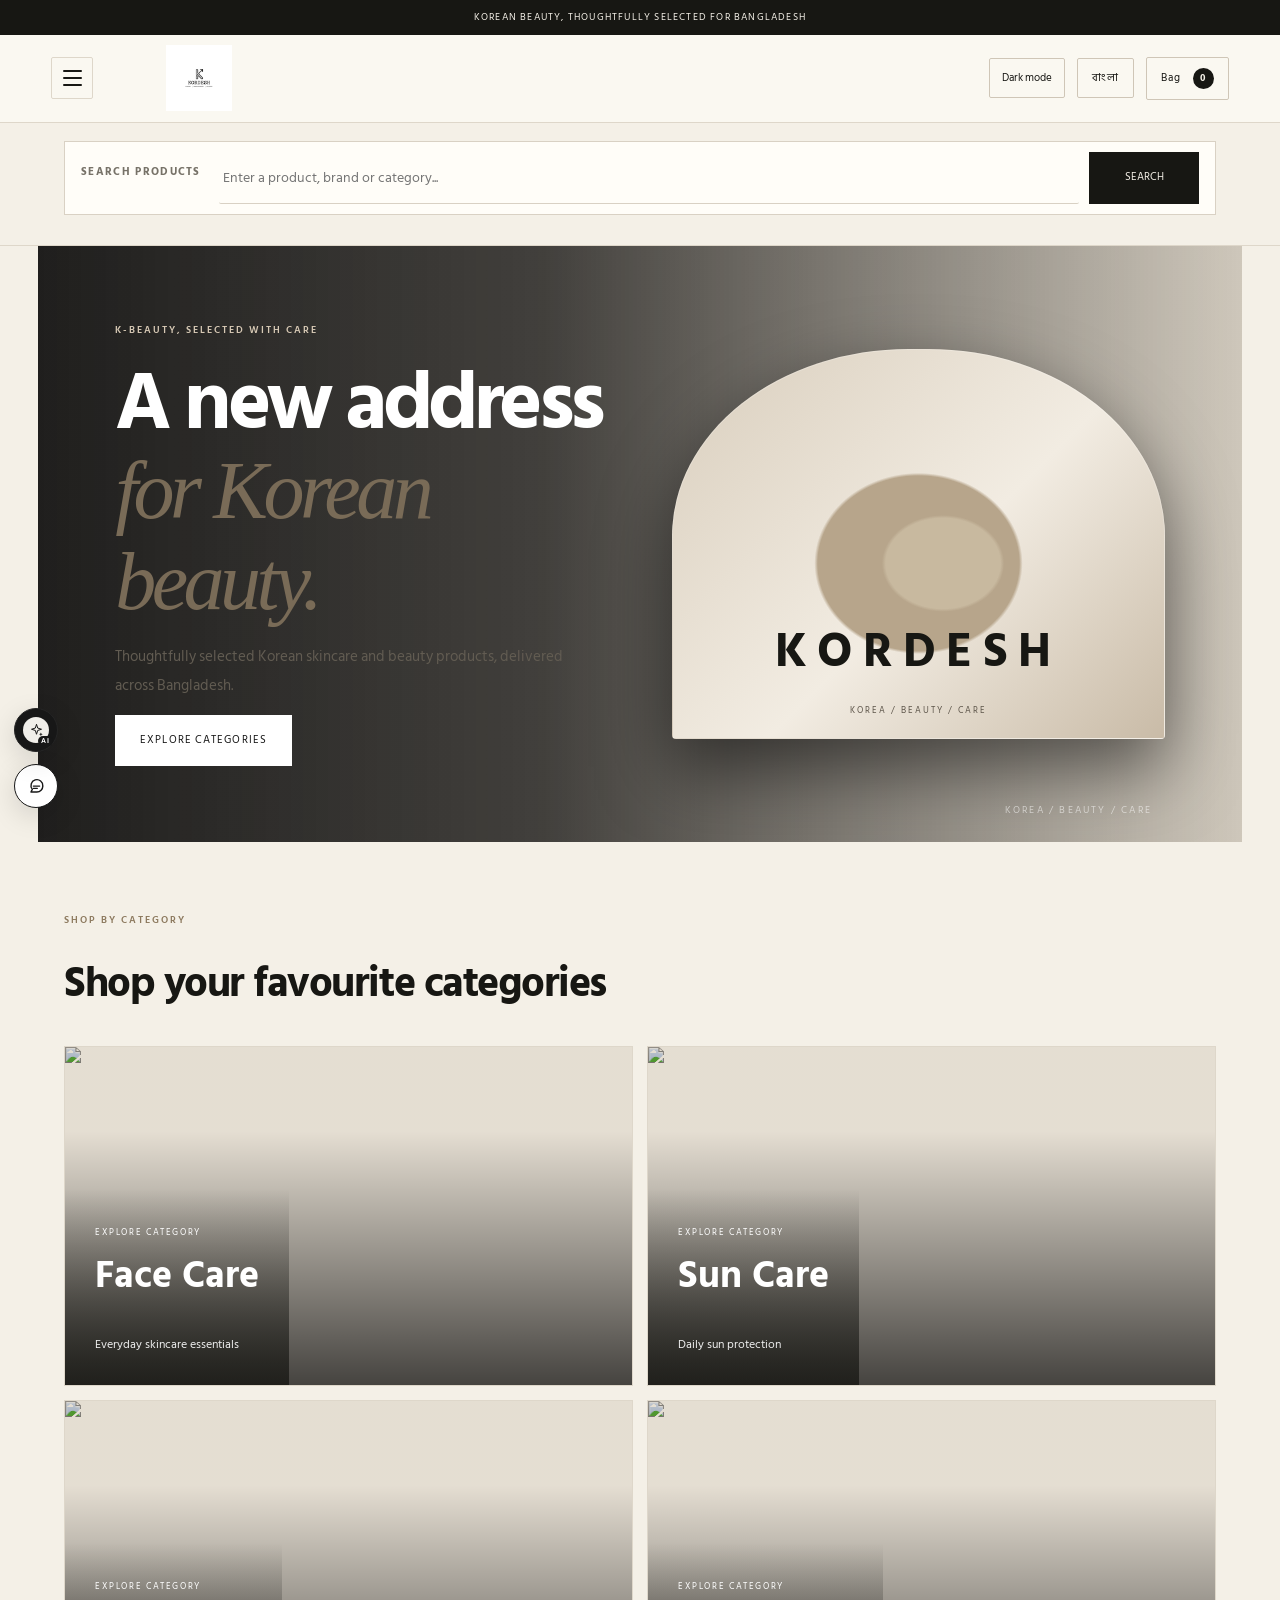
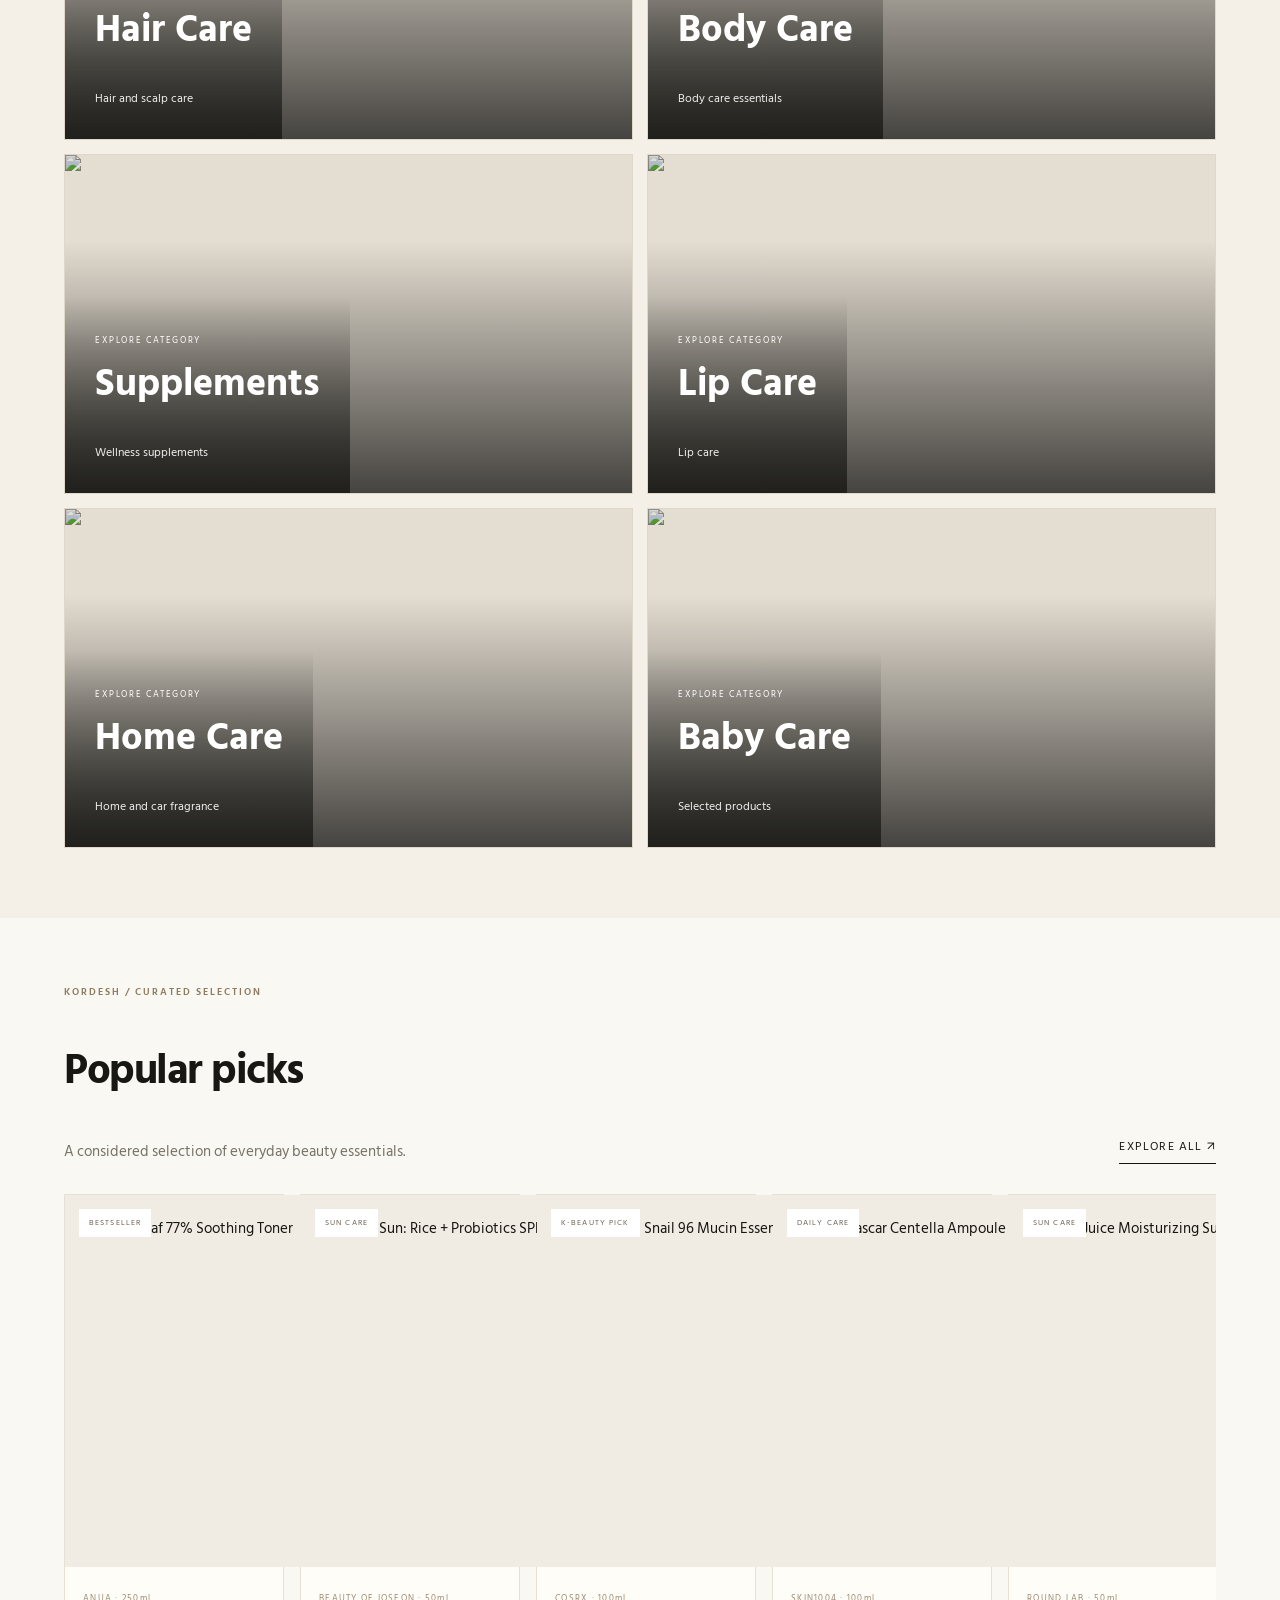
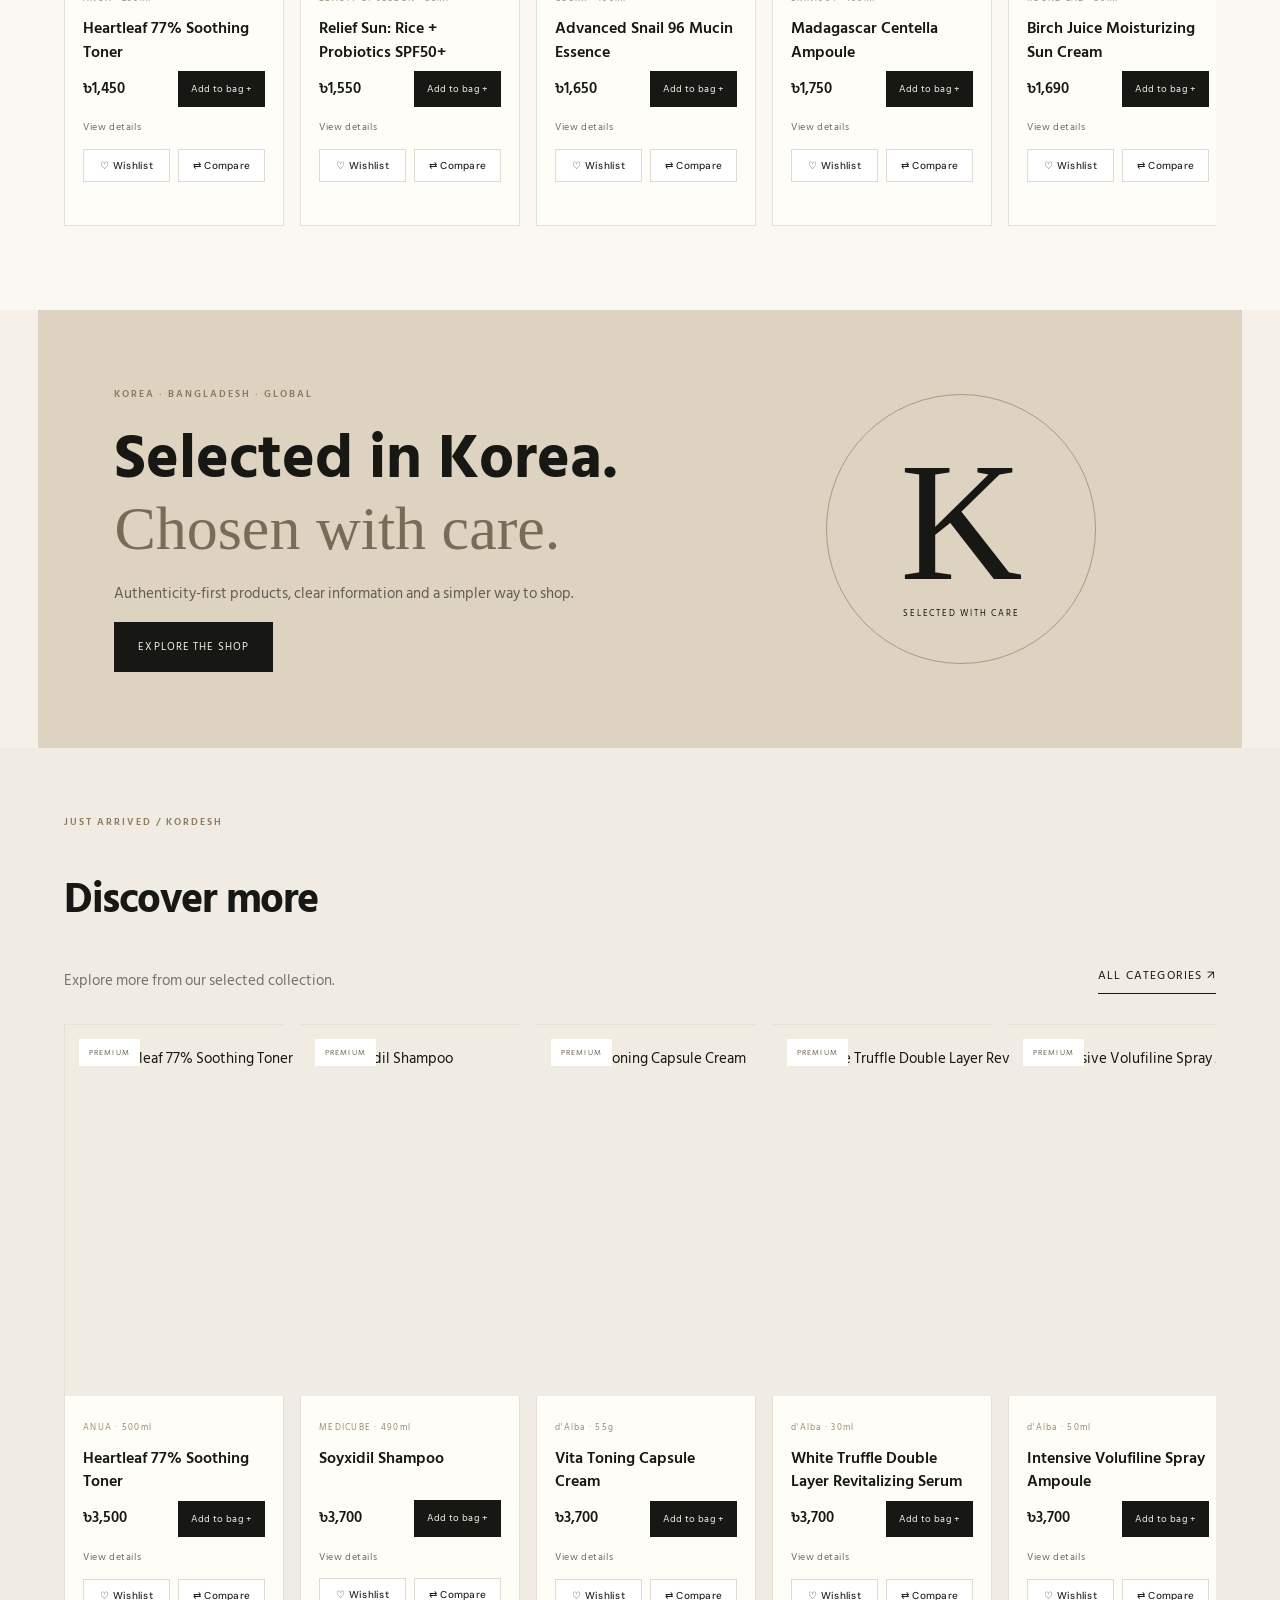
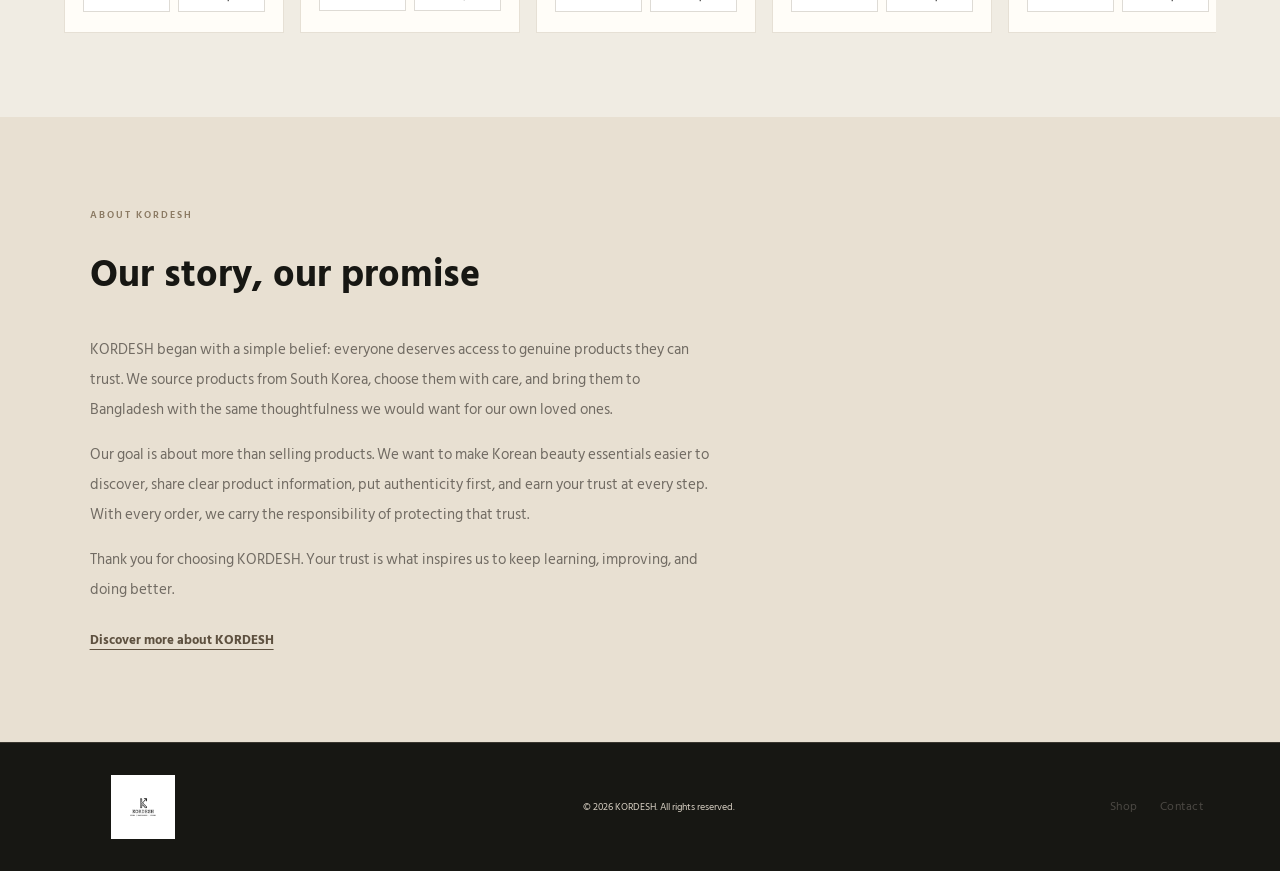
==== commit 21ecca02: "Refresh storefront asset cache versions" ====
--- a/index.html
+++ b/index.html
@@ -12,7 +12,7 @@
   <link rel="preconnect" href="https://fonts.gstatic.com" crossorigin>
   <link href="https://fonts.googleapis.com/css2?family=DM+Sans:wght@400;500;600;700&family=Hind+Siliguri:wght@400;500;600;700&display=swap" rel="stylesheet">
   <link rel="icon" type="image/png" href="20261013_191748.png">
-  <link rel="stylesheet" href="style.css?v=20261111-14">
+  <link rel="stylesheet" href="style.css?v=20261114-2">
 </head>
 <body>
   <div class="announcement" data-i18n="announcement">Authentic Korean Beauty, Delivered to Bangladesh</div>
@@ -123,7 +123,7 @@
     </form>
   </section>
   <script src="bd-locations.js"></script>
-  <script src="app.js?v=20261111-13"></script>
+  <script src="app.js?v=20261114-2"></script>
   <script src="features.js?v=20261111-4"></script>
   <nav class="mobile-bottom-nav" id="mobileBottomNav" aria-label="Quick navigation">
     <a href="?" data-i18n="navHome"><svg viewBox="0 0 24 24" aria-hidden="true"><path d="m3 10 9-7 9 7v10a1 1 0 0 1-1 1h-5v-7H9v7H4a1 1 0 0 1-1-1z"/></svg><span>Home</span></a>
--- a/style.css
+++ b/style.css
@@ -581,3 +581,113 @@
  .brand-image{width:112px;height:60px;flex-basis:112px}
  footer .brand-image{width:112px;height:56px;flex-basis:112px}
 }
+
+/* Official logo in the About section and branded loading screen */
+.about-brand-logo{display:block;width:min(210px,55%);height:auto;object-fit:contain;margin:0 0 28px}
+.page-loading:before{content:""!important;background:#171717 url("20261013_191748.png") center/112px 112px no-repeat!important}
+@media(max-width:600px){.about-brand-logo{width:170px;margin-bottom:22px}}
+
+/* Keep cart and checkout controls above the fixed mobile bottom navigation */
+@media(max-width:800px){
+ .overlay{z-index:2147483000!important}
+ .cart-drawer{z-index:2147483001!important;padding-bottom:calc(24px + env(safe-area-inset-bottom))!important}
+ .product-modal,.checkout-modal{z-index:2147483002!important}
+ .cart-drawer .cart-summary{position:sticky;bottom:0;flex-shrink:0;padding-bottom:calc(12px + env(safe-area-inset-bottom));background:#faf9f6}
+ html.kordesh-dark .cart-drawer .cart-summary{background:#1a1b17}
+}
+
+/* KORDESH beige + black editorial storefront refresh */
+:root{--ink:#171713;--paper:#f4f0e7;--muted:#777268;--line:#ded7ca;--white:#fffdf8;--accent:#aa9677}
+body{background:#f4f0e7;color:#171713}
+.announcement{background:#171713;color:#f4f0e7;letter-spacing:.12em;text-transform:uppercase;font-size:10px}
+.site-header{background:rgba(250,248,242,.96);border-bottom:1px solid #ded7ca;backdrop-filter:blur(16px);position:sticky;top:0;z-index:1000;padding:12px clamp(16px,4vw,56px);min-height:82px}
+.brand-image{width:164px;height:66px;flex-basis:164px}
+.desktop-nav a{font-size:12px;letter-spacing:.07em;text-transform:uppercase}
+.menu-button span{background:#171713}
+.header-actions button{border:1px solid #cfc6b7;background:transparent;color:#171713;border-radius:2px}
+.cart-button b{background:#171713;color:#f4f0e7}
+.home-search-section{background:#f4f0e7;padding:18px clamp(18px,5vw,72px) 30px}
+.home-search{max-width:100%;margin:0 auto;background:#fffdf8;border:1px solid #d9d1c4;padding:10px 16px;display:flex;align-items:center;gap:18px}
+.home-search>label{font-size:11px;text-transform:uppercase;letter-spacing:.12em;color:#777268;white-space:nowrap}
+.home-search>div{flex:1;display:flex;gap:10px}
+.home-search input{background:transparent;border:0;border-bottom:1px solid #d9d1c4;padding:12px 4px;min-width:0}
+.home-search .button{min-width:110px}
+.home-hero{margin:0 clamp(14px,3vw,42px);background:#e8e0d2;min-height:440px;display:grid;grid-template-columns:1fr 1fr;align-items:center;padding:clamp(34px,6vw,82px);position:relative;overflow:hidden}
+.home-hero h1{font-size:clamp(42px,6.5vw,82px);line-height:1.08;letter-spacing:-.055em;max-width:700px}
+.home-hero h1 em,.home-feature-banner h2 em{font-family:Georgia,serif;font-weight:400;color:#796b57}
+.home-hero>div:first-child>p:not(.eyebrow){max-width:470px;color:#625c52;line-height:1.9}
+.home-hero-image{min-height:320px;background:radial-gradient(ellipse at 55% 55%,#c8b99f 0 15%,transparent 16%),radial-gradient(ellipse at 50% 55%,#b7a58b 0 29%,transparent 30%),linear-gradient(135deg,#d9cebd,#f2ece2 55%,#c9bba7);border-radius:48% 48% 4px 4px;position:relative}
+.home-hero-image:before{content:"KORDESH";position:absolute;inset:auto 0 12%;text-align:center;font-size:clamp(25px,4vw,48px);font-weight:700;letter-spacing:.22em;color:#171713}
+.home-hero-image:after{content:"KOREA  /  BEAUTY  /  CARE";position:absolute;bottom:5%;width:100%;text-align:center;font-size:9px;letter-spacing:.22em;color:#5d554a}
+.home-categories{background:#f4f0e7;padding:70px clamp(18px,5vw,72px)}
+.home-categories>.eyebrow,.home-shelf .eyebrow{color:#8c795e}
+.home-categories>h2,.home-shelf h2{font-size:clamp(27px,3.5vw,42px);letter-spacing:-.035em}
+.category-grid{gap:14px}
+.category-card{background:#e9e2d6;border:1px solid #ded7ca;min-height:220px}
+.category-card img{mix-blend-mode:multiply}
+.category-card>div{background:linear-gradient(0deg,rgba(23,23,19,.8),transparent);color:white}
+.home-shelf{padding:66px clamp(18px,5vw,72px);background:#faf8f2;overflow:hidden}
+.home-shelf-heading{display:flex;align-items:end;justify-content:space-between;gap:20px;margin-bottom:26px}
+.home-shelf-heading>div>p:last-child{color:#777268;margin:6px 0 0}
+.home-shelf-heading>a{font-size:12px;text-transform:uppercase;letter-spacing:.1em;border-bottom:1px solid #171713;padding-bottom:7px;white-space:nowrap}
+.home-shelf-track{display:grid;grid-auto-columns:minmax(220px,1fr);grid-auto-flow:column;grid-template-rows:1fr;gap:16px;overflow-x:auto;padding:4px 2px 18px;scroll-snap-type:x mandatory}
+.home-shelf-card{min-width:0;scroll-snap-align:start;background:#fffdf8;border:1px solid #e6e0d5;box-shadow:none}
+.home-shelf-card .product-visual{background:#f0ece3;aspect-ratio:1/1}
+.home-shelf-card .product-info{padding:18px}
+.home-shelf-card .product-info h3{font-size:16px;line-height:1.45;min-height:46px}
+.home-shelf-card .product-info p{display:none}
+.home-shelf-card .product-price{color:#171713}
+.home-shelf-card .add-button{background:#171713;color:#f4f0e7;border:1px solid #171713}
+.home-shelf-card .details-link{color:#776b59}
+.home-feature-banner{margin:0 clamp(14px,3vw,42px);padding:clamp(34px,6vw,76px);background:#ded3c1;display:grid;grid-template-columns:1.2fr .8fr;align-items:center;gap:30px;min-height:320px}
+.home-feature-banner h2{font-size:clamp(34px,5vw,62px);line-height:1.13;margin:12px 0}
+.home-feature-banner p:not(.eyebrow){max-width:520px;color:#625c52;line-height:1.8}
+.home-feature-mark{width:min(270px,100%);aspect-ratio:1;border:1px solid #a99a82;border-radius:50%;display:grid;place-content:center;text-align:center;justify-self:center;color:#171713}
+.home-feature-mark span{font-family:Georgia,serif;font-size:clamp(90px,15vw,170px);line-height:1}
+.home-feature-mark small{font-size:9px;letter-spacing:.2em}
+.home-new-arrivals{background:#f0ece3}
+.home-about{background:#e8e0d2}
+.trust-strip{background:#171713;color:#f4f0e7}
+.trust-strip span{color:#f4f0e7}
+footer{background:#171713;color:#f4f0e7;border-top:1px solid #39362f}
+footer a,footer p{color:#d8d0c3}
+.button-dark{background:#171713;color:#f4f0e7;border-color:#171713}
+html.kordesh-dark{--ink:#f2eee5;--paper:#171713;--muted:#aaa294;--line:#39362f;--white:#22211d;--accent:#b8a487}
+html.kordesh-dark .home-hero,html.kordesh-dark .home-feature-banner{background:#29261f;color:#f4f0e7}
+html.kordesh-dark .home-hero>div:first-child>p:not(.eyebrow),html.kordesh-dark .home-feature-banner p:not(.eyebrow){color:#c8c0b3}
+html.kordesh-dark .home-shelf,html.kordesh-dark .home-new-arrivals{background:#1b1a16}
+html.kordesh-dark .home-shelf-card{background:#24221d;border-color:#3a362e}
+html.kordesh-dark .home-shelf-card .product-visual{background:#302d26}
+html.kordesh-dark .home-search-section,html.kordesh-dark .home-categories{background:#171713}
+html.kordesh-dark .home-search{background:#24221d;border-color:#3a362e}
+html.kordesh-dark .home-search input{background:transparent}
+html.kordesh-dark .category-card{background:#29261f;border-color:#403a30}
+html.kordesh-dark .home-about{background:#24221d}
+@media(max-width:800px){
+ .site-header{min-height:70px;padding:8px 14px;gap:10px}
+ .brand-image{width:112px;height:54px;flex-basis:112px}
+ .desktop-nav{display:none!important}
+ .header-actions{margin-left:auto}
+ .header-actions button{font-size:10px;padding:8px}
+ .home-search-section{padding:12px 14px 20px}
+ .home-search{display:block;padding:10px 12px}
+ .home-search>label{display:block;margin-bottom:5px}
+ .home-search>div{gap:6px}
+ .home-search input{width:100%;font-size:14px}
+ .home-search .button{min-width:76px;padding:10px}
+ .home-hero{margin:0 10px;grid-template-columns:1fr;min-height:0;padding:34px 24px 24px}
+ .home-hero h1{font-size:clamp(40px,11vw,60px)}
+ .home-hero-image{min-height:210px;margin-top:22px}
+ .home-categories{padding:48px 16px}
+ .category-grid{grid-template-columns:repeat(2,minmax(0,1fr));gap:10px}
+ .category-card{min-height:180px}
+ .home-shelf{padding:46px 16px}
+ .home-shelf-heading{align-items:start}
+ .home-shelf-heading h2{font-size:27px}
+ .home-shelf-track{grid-auto-columns:minmax(205px,68vw);gap:12px}
+ .home-shelf-card .product-info{padding:13px}
+ .home-shelf-card .product-info h3{font-size:14px}
+ .home-feature-banner{margin:0 10px;grid-template-columns:1fr;padding:34px 24px;min-height:0}
+ .home-feature-mark{width:190px}
+ .trust-strip{grid-template-columns:1fr;gap:12px;padding:24px}
+}
